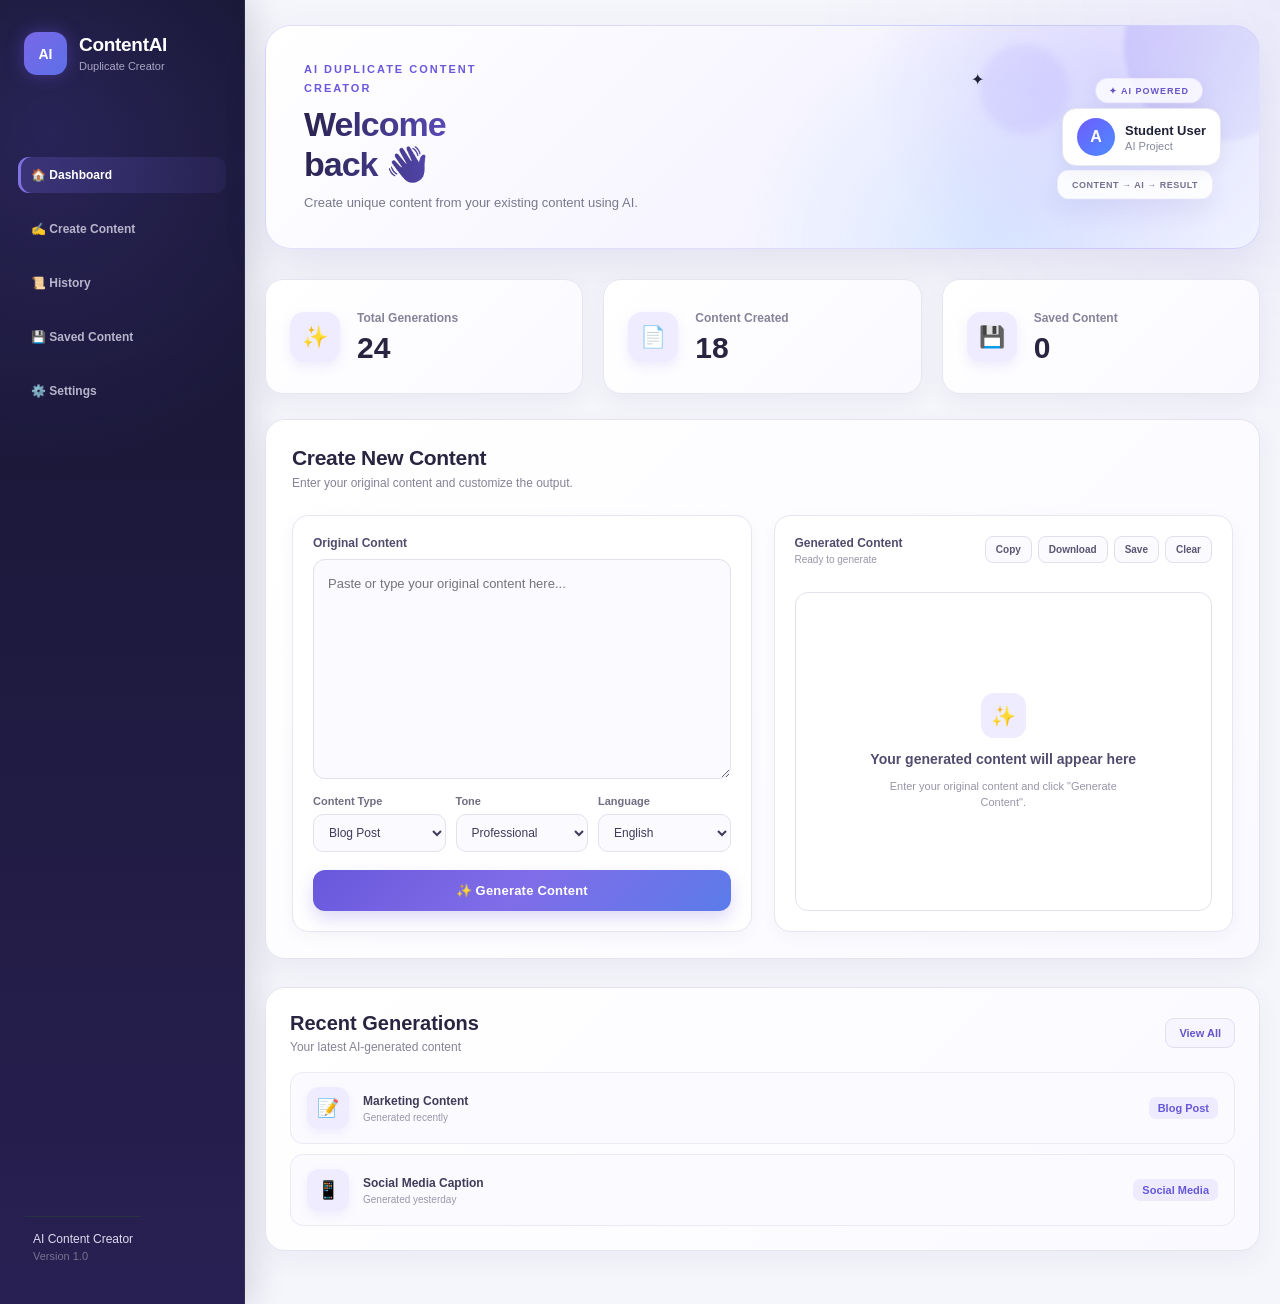
==== static/index.html @ f8b8b654 "Update index.html" ====
<!DOCTYPE html>
<html lang="en">
<head>
    <meta charset="UTF-8">
    <meta name="viewport" content="width=device-width, initial-scale=1.0">
    <title>AI Duplicate Content Creator</title>

    <link rel="stylesheet" href="/static/style.css">
</head>

<body>

    <div class="app">

        <!-- Sidebar -->
        <aside class="sidebar">
            <div class="logo">
                <div class="logo-icon">AI</div>
                <div>
                    <h2>ContentAI</h2>
                    <span>Duplicate Creator</span>
                </div>
            </div>

            <nav>
    <a class="active" data-page="dashboard">🏠 Dashboard</a>
    <a data-page="create">✍️ Create Content</a>
    <a data-page="history">📜 History</a>
    <a data-page="saved">💾 Saved Content</a>
    <a data-page="settings">⚙️ Settings</a>
</nav>
            <div class="sidebar-bottom">
                <p>AI Content Creator</p>
                <small>Version 1.0</small>
            </div>
        </aside>


        <!-- Main Content -->
        <main class="main">

            <header class="topbar">
                <div class="hero-ai-visual">
                    <div class="ai-orbit orbit-one"></div>
                    <div class="ai-orbit orbit-two"></div>
                    <div class="ai-core">✦</div>
                </div>
                <div>
                    <p class="small-title">AI DUPLICATE CONTENT CREATOR</p>
                    <h1>Welcome back 👋</h1>
                    <p class="subtitle">
                        Create unique content from your existing content using AI.
                    </p>
                </div>

                <div class="profile">
                    <div class="avatar">A</div>
                    <div>
                        <strong>Student User</strong>
                        <span>AI Project</span>
                    </div>
                </div>
            </header>


            <!-- Stats -->
            <section class="stats">

                <div class="stat-card">
                    <div class="stat-icon">✨</div>
                    <div>
                        <span>Total Generations</span>
                        <h2 id="totalGenerations">24</h2>
                    </div>
                </div>

                <div class="stat-card">
                    <div class="stat-icon">📄</div>
                    <div>
                        <span>Content Created</span>
                        <h2 id="contentCreated">18</h2>
                    </div>
                </div>

                <div class="stat-card">
                    <div class="stat-icon">💾</div>
                    <div>
                        <span>Saved Content</span>
                        <h2 id="savedContent">0</h2>
                    </div>
                </div>

            </section>


            <!-- Creator -->
            <section class="creator-card">

                <div class="section-heading">
                    <div>
                        <h2>Create New Content</h2>
                        <p>Enter your original content and customize the output.</p>
                    </div>
                </div>


                <div class="creator-grid">

                    <!-- Input -->
                    <div class="input-section">

                        <label>Original Content</label>

                        <textarea
                            id="originalContent"
                            placeholder="Paste or type your original content here..."
                        ></textarea>

                        <div class="options">

                            <div>
                                <label>Content Type</label>
                                <select id="contentType">
                                    <option>Blog Post</option>
                                    <option>Social Media Post</option>
                                    <option>Article</option>
                                    <option>Product Description</option>
                                    <option>Email</option>
                                </select>
                            </div>

                            <div>
                                <label>Tone</label>
                                <select id="tone">
                                    <option>Professional</option>
                                    <option>Friendly</option>
                                    <option>Creative</option>
                                    <option>Simple</option>
                                </select>
                            </div>

                            <div>
                                <label>Language</label>
                                <select id="language">
                                    <option>English</option>
                                    <option>Hindi</option>
                                    <option>Marathi</option>
                                </select>
                            </div>

                        </div>

                        <button class="generate-btn" onclick="generateContent()">
                            ✨ Generate Content
                        </button>

                    </div>


                    <!-- Output -->
                    <div class="output-section">

                        <div class="output-header">
                            <div>
                                <label>Generated Content</label>
                                <span id="status">Ready to generate</span>
                            </div>

                            <div class="output-buttons">
                                <button onclick="copyContent()">Copy</button>
                                <button onclick="downloadContent()">Download</button>
                                <button onclick="saveContent()">Save</button>
                                <button onclick="clearContent()">Clear</button>
                              </div>
                        </div>

                        <div id="generatedContent" class="output-box">
                            <div class="empty-state">
                                <div class="empty-icon">✨</div>
                                <h3>Your generated content will appear here</h3>
                                <p>
                                    Enter your original content and click
                                    "Generate Content".
                                </p>
                            </div>
                        </div>

                    </div>

                </div>

            </section>


            <!-- Recent Content -->
            <!-- History Page -->
<section class="history-card" id="historyPage">

    <div class="section-heading">
        <h2>Content History</h2>
        <p>Your previously generated content will appear here.</p>
    </div>

    <div class="recent-item">
        <div class="recent-icon">📝</div>
        <div>
            <strong>Marketing Content</strong>
            <span>Generated recently</span>
        </div>
        <span class="tag">Blog Post</span>
    </div>

    <div class="recent-item">
        <div class="recent-icon">📱</div>
        <div>
            <strong>Social Media Caption</strong>
            <span>Generated yesterday</span>
        </div>
        <span class="tag">Social Media</span>
    </div>

</section>
<!-- Saved Content Page -->
<section class="history-card" id="savedPage">

    <div class="section-heading">
        <h2>Saved Content</h2>
        <p>Your saved AI-generated content will appear here.</p>
    </div>

    <div class="recent-item">
        <div class="recent-icon">💾</div>
        <div>
            <strong>Saved Marketing Content</strong>
            <span>Saved recently</span>
        </div>
        <span class="tag">Blog Post</span>
    </div>

</section>
<!-- Settings Page -->
<section class="history-card" id="settingsPage">

    <div class="section-heading">
        <h2>Settings</h2>
        <p>Customize your AI content creator.</p>
    </div>

   <div class="recent-item">
    <div class="recent-icon">🌐</div>
    <div>
        <strong>Default Language</strong>
        <select id="defaultLanguage">
            <option>English</option>
            <option>Hindi</option>
            <option>Marathi</option>
        </select>
    </div>
</div>
    <div class="recent-item">
    <div class="recent-icon">🎨</div>
    <div>
        <strong>Default Tone</strong>
        <select id="defaultTone">
            <option>Professional</option>
            <option>Friendly</option>
            <option>Casual</option>
            <option>Formal</option>
        </select>
    </div>
</div>
    <div class="recent-item">
        <div class="recent-icon">🤖</div>
        <div>
            <strong>AI Model</strong>
            <span>Gemini AI</span>
        </div>
    </div>

</section>
            <section class="recent-card"
            id="recentGenerations">

                <div class="recent-heading">
                    <div>
                        <h2>Recent Generations</h2>
                        <p>Your latest AI-generated content</p>
                    </div>

                    <button>View All</button>
                </div>

                <div class="recent-item">
                    <div class="recent-icon">📝</div>
                    <div>
                        <strong>Marketing Content</strong>
                        <span>Generated recently</span>
                    </div>
                    <span class="tag">Blog Post</span>
                </div>

                <div class="recent-item">
                    <div class="recent-icon">📱</div>
                    <div>
                        <strong>Social Media Caption</strong>
                        <span>Generated yesterday</span>
                    </div>
                    <span class="tag">Social Media</span>
                </div>

            </section>

        </main>

    </div>


    <script src="/static/script.js"></script>

</body>
</html>
---- static/style.css ----
* {
    margin: 0;
    padding: 0;
    box-sizing: border-box;
}

body {
    font-family: Arial, sans-serif;
    background: #f5f7fb;
    color: #172033;
}

.app {
    display: flex;
    min-height: 100vh;
}

/* SIDEBAR */

.sidebar {
    width: 245px;
    background: #111827;
    color: white;
    padding: 25px 18px;
    display: flex;
    flex-direction: column;
    position: fixed;
    left: 0;
    top: 0;
    bottom: 0;
}

.logo {
    display: flex;
    align-items: center;
    gap: 12px;
    padding: 5px 8px 35px;
}

.logo-icon {
    width: 42px;
    height: 42px;
    border-radius: 12px;
    display: flex;
    align-items: center;
    justify-content: center;
    background: #6366f1;
    font-weight: bold;
}

.logo h2 {
    font-size: 18px;
}

.logo span {
    font-size: 11px;
    color: #9ca3af;
}

nav {
    display: flex;
    flex-direction: column;
    gap: 8px;
}

nav a {
    color: #aeb7c7;
    text-decoration: none;
    padding: 13px 14px;
    border-radius: 10px;
    cursor: pointer;
    font-size: 14px;
}

nav a:hover,
nav a.active {
    background: #252d3d;
    color: white;
}

.sidebar-bottom {
    margin-top: auto;
    padding: 15px 8px;
    border-top: 1px solid #293142;
    color: #9ca3af;
}

.sidebar-bottom p {
    font-size: 12px;
    margin-bottom: 5px;
}

.sidebar-bottom small {
    font-size: 11px;
}


/* MAIN */

.main {
    margin-left: 245px;
    width: calc(100% - 245px);
    padding: 25px 20px;
}

.topbar {
    display: flex;
    justify-content: space-between;
    align-items: center;
    margin-bottom: 28px;
}

.small-title {
    font-size: 11px;
    color: #6366f1;
    font-weight: bold;
    letter-spacing: 1px;
    margin-bottom: 7px;
}

.topbar h1 {
    font-size: 30px;
    margin-bottom: 7px;
}

.subtitle {
    color: #7b8495;
    font-size: 14px;
}

.profile {
    display: flex;
    align-items: center;
    gap: 10px;
}

.avatar {
    width: 42px;
    height: 42px;
    background: #6366f1;
    color: white;
    border-radius: 50%;
    display: flex;
    align-items: center;
    justify-content: center;
    font-weight: bold;
}

.profile strong {
    display: block;
    font-size: 13px;
}

.profile span {
    display: block;
    color: #8a93a3;
    font-size: 11px;
    margin-top: 3px;
}


/* STATS */

.stats {
    display: grid;
    grid-template-columns: repeat(3, 1fr);
    gap: 18px;
    margin-bottom: 25px;
}

.stat-card {
    background: white;
    border: 1px solid #e6e9ef;
    border-radius: 14px;
    padding: 20px;
    display: flex;
    align-items: center;
    gap: 15px;
}

.stat-icon {
    width: 45px;
    height: 45px;
    background: #eef0ff;
    border-radius: 11px;
    display: flex;
    align-items: center;
    justify-content: center;
    font-size: 20px;
}

.stat-card span {
    color: #8a93a3;
    font-size: 12px;
}

.stat-card h2 {
    margin-top: 4px;
    font-size: 23px;
}


/* CREATOR */

.creator-card,
.recent-card {
    background: white;
    border: 1px solid #e6e9ef;
    border-radius: 16px;
    padding: 25px;
    margin-bottom: 25px;
}

.section-heading h2,
.recent-heading h2 {
    font-size: 20px;
    margin-bottom: 5px;
}

.section-heading p,
.recent-heading p {
    font-size: 13px;
    color: #8a93a3;
}

.creator-grid {
    display: grid;
    grid-template-columns: 1fr 1fr;
    gap: 22px;
    margin-top: 22px;
}

.input-section,
.output-section {
    display: flex;
    flex-direction: column;
}

.input-section > label,
.output-header label {
    font-weight: bold;
    font-size: 13px;
    margin-bottom: 9px;
}

textarea {
    width: 100%;
    height: 220px;
    border: 1px solid #dfe3eb;
    border-radius: 11px;
    padding: 15px;
    resize: vertical;
    outline: none;
    font-family: Arial, sans-serif;
    font-size: 13px;
}

textarea:focus,
select:focus {
    border-color: #6366f1;
}

.options {
    display: grid;
    grid-template-columns: repeat(3, 1fr);
    gap: 10px;
    margin-top: 15px;
}

.options label {
    display: block;
    font-size: 11px;
    color: #6f7888;
    margin-bottom: 6px;
}

select {
    width: 100%;
    padding: 10px;
    border: 1px solid #dfe3eb;
    border-radius: 8px;
    background: white;
    outline: none;
    font-size: 12px;
}

.generate-btn {
    margin-top: 18px;
    border: none;
    background: #6366f1;
    color: white;
    padding: 13px;
    border-radius: 9px;
    cursor: pointer;
    font-weight: bold;
    font-size: 13px;
}

.generate-btn:hover {
    background: #4f46e5;
}


/* OUTPUT */

.output-header {
    display: flex;
    justify-content: space-between;
    align-items: flex-start;
}

.output-header label {
    display: block;
}

.output-header span {
    font-size: 11px;
    color: #9aa2b1;
}

.output-buttons {
    display: flex;
    gap: 7px;
}

.output-buttons button,
.recent-heading button {
    border: 1px solid #dfe3eb;
    background: white;
    padding: 7px 11px;
    border-radius: 7px;
    cursor: pointer;
    font-size: 11px;
}

.output-buttons button:hover,
.recent-heading button:hover {
    background: #f4f5f8;
}

.output-box {
    height: 290px;
    border: 1px solid #dfe3eb;
    border-radius: 11px;
    margin-top: 9px;
    padding: 20px;
    overflow-y: auto;
    background: #fafbfc;
}

.empty-state {
    height: 100%;
    display: flex;
    flex-direction: column;
    justify-content: center;
    align-items: center;
    text-align: center;
}

.empty-icon {
    width: 50px;
    height: 50px;
    border-radius: 14px;
    background: #eef0ff;
    display: flex;
    align-items: center;
    justify-content: center;
    font-size: 22px;
    margin-bottom: 12px;
}

.empty-state h3 {
    font-size: 14px;
    margin-bottom: 7px;
}

.empty-state p {
    color: #969eac;
    font-size: 11px;
    max-width: 240px;
    line-height: 1.5;
}


/* RECENT */

.recent-heading {
    display: flex;
    justify-content: space-between;
    align-items: center;
    margin-bottom: 15px;
}

.recent-item {
    display: flex;
    align-items: center;
    padding: 14px 0;
    border-top: 1px solid #edf0f4;
    gap: 13px;
}

.recent-icon {
    width: 38px;
    height: 38px;
    background: #f0f1ff;
    border-radius: 9px;
    display: flex;
    align-items: center;
    justify-content: center;
}

.recent-item strong {
    display: block;
    font-size: 13px;
}

.recent-item span {
    font-size: 11px;
    color: #929aaa;
}

.recent-item .tag {
    margin-left: auto;
    background: #f0f1ff;
    color: #6366f1;
    padding: 5px 9px;
    border-radius: 15px;
    font-size: 10px;
}


/* MOBILE */

@media (max-width: 900px) {

    .sidebar {
        width: 190px;
    }

    .main {
        flex: 1;
        width: auto;
        margin-left: 0;
        padding: 25px;   
    }

    .creator-grid {
        grid-template-columns: 1fr;
    }

    .stats {
        grid-template-columns: 1fr;
    }
}
.history-card {
    display: none;
}

#savedPage {
    display: none;
}
#settingsPage {
    display: none;
}
/* Dashboard statistic cards */

.stat-card {
    transition: transform 0.2s ease, box-shadow 0.2s ease;
}

.stat-card:hover {
    transform: translateY(-3px);
    box-shadow: 0 8px 20px rgba(0, 0, 0, 0.08);
}

.stat-card h2 {
    font-size: 28px;
    margin: 5px 0 0 0;
}

.stat-card span {
    font-size: 13px;
}
/* Generate button polish */

button {
    transition: all 0.2s ease;
}

button:hover {
    transform: translateY(-2px);
}

button:active {
    transform: translateY(0);
}
/* Create Content card polish */

.creator-card {
    border-radius: 16px;
    box-shadow: 0 4px 18px rgba(0, 0, 0, 0.06);
}

.creator-card textarea,
.creator-card select {
    transition: border-color 0.2s ease, box-shadow 0.2s ease;
}

.creator-card textarea:focus,
.creator-card select:focus {
    outline: none;
    border-color: #6c63ff;
    box-shadow: 0 0 0 3px rgba(108, 99, 255, 0.12);
}
/* Generated content area */

#generatedContent {
    min-height: 180px;
    border-radius: 12px;
    line-height: 1.7;
    overflow-wrap: anywhere;
}
/* History card polish */

#historyPage .creator-card {
    border-radius: 16px;
    box-shadow: 0 4px 18px rgba(0, 0, 0, 0.06);
}

#historyPage .creator-card > div {
    background: #ffffff;
    transition: transform 0.2s ease, box-shadow 0.2s ease;
}

#historyPage .creator-card > div:hover {
    transform: translateY(-2px);
    box-shadow: 0 6px 16px rgba(0, 0, 0, 0.08);
}
/* Saved content card polish */

#savedPage .creator-card {
    border-radius: 16px;
    box-shadow: 0 4px 18px rgba(0, 0, 0, 0.06);
}

#savedPage .creator-card > div {
    background: #ffffff;
    transition: transform 0.2s ease, box-shadow 0.2s ease;
}

#savedPage .creator-card > div:hover {
    transform: translateY(-2px);
    box-shadow: 0 6px 16px rgba(0, 0, 0, 0.08);
}
/* Settings page polish */

#settingsPage .creator-card {
    border-radius: 16px;
    box-shadow: 0 4px 18px rgba(0, 0, 0, 0.06);
}

#settingsPage .settings-item {
    transition: background 0.2s ease;
}

#settingsPage .settings-item:hover {
    background: #f8f8ff;
}
/* Professional Settings UI */

#settingsPage select {
    margin-top: 8px;
    padding: 9px 12px;
    border: 1px solid #ddd;
    border-radius: 8px;
    background: white;
    font-size: 13px;
    cursor: pointer;
}

#settingsPage select:focus {
    outline: none;
    border-color: #6c63ff;
    box-shadow: 0 0 0 3px rgba(108, 99, 255, 0.12);
}

#settingsPage .recent-item {
    padding: 16px;
    border-radius: 12px;
    margin-top: 12px;
}
/* ===== PREMIUM CONTENT AI DASHBOARD ===== */

* {
    box-sizing: border-box;
}

body {
    margin: 0;
    background: #f3f4fa;
    color: #202238;
    font-family: "Segoe UI", Arial, sans-serif;
}

/* APP LAYOUT */
.app {
    min-height: 100vh;
    display: flex;
}

/* SIDEBAR */
.sidebar {
    width: 245px;
    min-height: 100vh;
    background: linear-gradient(180deg, #15142d, #282052);
    color: white;
    padding: 28px 18px;
    box-shadow: 8px 0 30px rgba(30, 25, 70, 0.15);
    position: relative;
}

.logo {
    display: flex;
    align-items: center;
    gap: 12px;
    margin-bottom: 45px;
}

.logo-icon {
    width: 45px;
    height: 45px;
    display: flex;
    align-items: center;
    justify-content: center;
    border-radius: 13px;
    background: linear-gradient(135deg, #7c5cff, #4f8cff);
    color: white;
    font-weight: 800;
    box-shadow: 0 8px 20px rgba(108, 92, 255, 0.35);
}

.logo h2 {
    margin: 0;
    font-size: 19px;
    color: white;
}

.logo span {
    font-size: 11px;
    color: #aaa9c7;
}

.sidebar nav {
    display: flex;
    flex-direction: column;
    gap: 8px;
}

.sidebar nav a {
    display: block;
    padding: 13px 14px;
    border-radius: 12px;
    color: #c9c8df;
    text-decoration: none;
    cursor: pointer;
    transition: 0.25s ease;
}

.sidebar nav a:hover {
    background: rgba(255,255,255,0.08);
    color: white;
    transform: translateX(4px);
}

.sidebar nav a.active {
    background: linear-gradient(90deg, #6f5cff, #8877ff);
    color: white;
    box-shadow: 0 8px 20px rgba(111, 92, 255, 0.3);
}

.sidebar-bottom {
    position: absolute;
    bottom: 25px;
    left: 25px;
}

.sidebar-bottom p {
    margin: 0;
    color: #dddcef;
    font-size: 12px;
}

.sidebar-bottom small {
    color: #8584a5;
}

/* MAIN */
.main {
    flex: 1;
    padding: 32px 38px;
    background:
        radial-gradient(circle at top right, rgba(116, 92, 255, 0.08), transparent 28%),
        #f5f6fb;
}

/* TOP BAR */
.topbar {
    display: flex;
    justify-content: space-between;
    align-items: center;
    margin-bottom: 30px;
}

.small-title {
    color: #7566df;
    font-size: 11px;
    font-weight: 700;
    letter-spacing: 1.5px;
    margin-bottom: 7px;
}

.topbar h1 {
    margin: 0;
    font-size: 30px;
    color: #202238;
}

.subtitle {
    margin-top: 7px;
    color: #777b90;
}

.profile {
    display: flex;
    align-items: center;
    gap: 10px;
    padding: 9px 14px;
    background: white;
    border: 1px solid #e6e7ef;
    border-radius: 14px;
    box-shadow: 0 5px 18px rgba(30,30,70,0.05);
}

.profile span {
    display: block;
    font-size: 11px;
    color: #85889a;
    margin-top: 2px;
}

.avatar {
    width: 38px;
    height: 38px;
    border-radius: 50%;
    background: linear-gradient(135deg, #6f5cff, #4c8cff);
    color: white;
    display: flex;
    align-items: center;
    justify-content: center;
    font-weight: bold;
}

/* STATS */
.stats {
    display: grid;
    grid-template-columns: repeat(3, 1fr);
    gap: 20px;
    margin-bottom: 25px;
}

.stat-card {
    background: white;
    border: 1px solid #e6e7ef;
    border-radius: 18px;
    padding: 22px;
    display: flex;
    align-items: center;
    gap: 16px;
    box-shadow: 0 8px 25px rgba(30, 35, 70, 0.06);
    transition: 0.25s ease;
}

.stat-card:hover {
    transform: translateY(-5px);
    box-shadow: 0 15px 30px rgba(85, 70, 180, 0.12);
}

.stat-icon {
    width: 50px;
    height: 50px;
    border-radius: 14px;
    background: #eeecff;
    display: flex;
    align-items: center;
    justify-content: center;
    font-size: 22px;
}

.stat-card span {
    color: #85889a;
    font-size: 12px;
}

.stat-card h2 {
    margin: 4px 0 0;
    font-size: 29px;
    color: #28264c;
}

/* CREATOR */
.creator-card {
    background: white;
    border: 1px solid #e5e6ee;
    border-radius: 20px;
    padding: 27px;
    box-shadow: 0 10px 30px rgba(30, 35, 70, 0.07);
    margin-bottom: 25px;
}

.section-heading h2 {
    margin-top: 0;
    margin-bottom: 5px;
    color: #24243d;
}

.section-heading p {
    color: #85889a;
    font-size: 13px;
}

.creator-grid {
    display: grid;
    grid-template-columns: 1fr 1fr;
    gap: 25px;
    margin-top: 25px;
}

.input-section,
.output-section {
    background: #fafaff;
    border: 1px solid #e7e7f1;
    border-radius: 16px;
    padding: 20px;
}

label {
    display: block;
    font-weight: 600;
    color: #45465b;
    font-size: 13px;
    margin-bottom: 8px;
}

textarea,
select,
input {
    width: 100%;
    border: 1px solid #dddfea;
    border-radius: 11px;
    background: white;
    color: #292b3e;
    padding: 11px 13px;
    font-family: inherit;
    transition: 0.2s ease;
}

textarea {
    min-height: 180px;
    resize: vertical;
}

textarea:focus,
select:focus,
input:focus {
    outline: none;
    border-color: #6f5cff;
    box-shadow: 0 0 0 4px rgba(111,92,255,0.1);
}

.options {
    display: grid;
    grid-template-columns: repeat(3, 1fr);
    gap: 10px;
    margin-top: 15px;
}

.generate-btn {
    width: 100%;
    margin-top: 18px;
    padding: 13px;
    border: none;
    border-radius: 11px;
    background: linear-gradient(90deg, #6655ed, #8575ff);
    color: white;
    font-weight: 700;
    cursor: pointer;
    box-shadow: 0 8px 18px rgba(102,85,237,0.25);
}

.generate-btn:hover {
    transform: translateY(-2px);
}

/* OUTPUT */
.output-header {
    display: flex;
    justify-content: space-between;
    align-items: center;
    gap: 10px;
}

.output-header span {
    display: block;
    color: #888b9c;
    font-size: 11px;
    margin-top: 3px;
}

.output-buttons {
    display: flex;
    gap: 5px;
}

.output-buttons button {
    border: 1px solid #dedfed;
    background: white;
    color: #55566b;
    border-radius: 8px;
    padding: 7px 10px;
    cursor: pointer;
    font-size: 11px;
}

#generatedContent {
    margin-top: 15px;
    min-height: 250px;
    padding: 18px;
    background: white;
    border: 1px solid #e2e3ed;
    border-radius: 13px;
}

/* RECENT */
.recent-card,
.history-card {
    background: white;
    border: 1px solid #e5e6ee;
    border-radius: 20px;
    padding: 25px;
    box-shadow: 0 10px 30px rgba(30,35,70,0.06);
    margin-bottom: 25px;
}

.recent-heading {
    display: flex;
    justify-content: space-between;
    align-items: center;
}

.recent-item {
    display: flex;
    align-items: center;
    gap: 13px;
    padding: 15px;
    margin-top: 12px;
    background: #fafaff;
    border: 1px solid #e8e8f1;
    border-radius: 12px;
    transition: 0.2s ease;
}

.recent-item:hover {
    transform: translateX(3px);
    border-color: #cbc5ff;
}

.recent-icon {
    width: 38px;
    height: 38px;
    border-radius: 10px;
    background: #eeecff;
    display: flex;
    align-items: center;
    justify-content: center;
}

.recent-item strong {
    color: #37384d;
}

.recent-item span:not(.tag) {
    display: block;
    color: #8a8c9d;
    font-size: 11px;
    margin-top: 3px;
}

.tag {
    margin-left: auto;
    background: #eeecff;
    color: #6658d8 !important;
    padding: 5px 10px;
    border-radius: 20px;
    font-size: 11px !important;
}

/* SETTINGS SELECTS */
#settingsPage select {
    width: auto;
    min-width: 150px;
    margin-top: 5px;
}

/* MOBILE */
@media (max-width: 900px) {

    .sidebar {
        width: 200px;
    }

    .main {
        padding: 25px;
    }

    .creator-grid {
        grid-template-columns: 1fr;
    }

    .stats {
        grid-template-columns: 1fr;
    }
}
/* FINAL MAIN LAYOUT FIX */
.main {
    flex: 1 !important;
    width: auto !important;
    margin-left: 0 !important;
    padding: 25px 20px !important;
}
/* ===== FINAL POLISH ===== */

.topbar {
    padding: 18px 22px;
    background: linear-gradient(135deg, #ffffff, #f8f7ff);
    border: 1px solid #e5e4f2;
    border-radius: 18px;
    box-shadow: 0 8px 25px rgba(40, 35, 90, 0.05);
}

.topbar h1 {
    letter-spacing: -0.5px;
}

.generate-btn {
    letter-spacing: 0.2px;
}

.output-buttons button:hover {
    background: #eeecff;
    color: #5d4ed4;
}

.stat-icon {
    box-shadow: 0 5px 12px rgba(100, 85, 220, 0.10);
}

.recent-icon {
    box-shadow: 0 4px 10px rgba(100, 85, 220, 0.08);
}

.section-heading h2 {
    letter-spacing: -0.3px;
}
/* ===== HERO / WELCOME UPGRADE ===== */

.topbar {
    position: relative;
    overflow: hidden;
    padding: 26px 30px;
    margin-bottom: 28px;
    border: 1px solid rgba(120, 105, 230, 0.18);
    border-radius: 22px;
    background:
        radial-gradient(circle at 90% 20%, rgba(125, 95, 255, 0.22), transparent 30%),
        radial-gradient(circle at 70% 100%, rgba(70, 140, 255, 0.12), transparent 35%),
        linear-gradient(135deg, #ffffff, #f6f4ff);
    box-shadow: 0 12px 35px rgba(70, 55, 150, 0.08);
}

.topbar::after {
    content: "✦";
    position: absolute;
    right: 70px;
    top: 18px;
    font-size: 55px;
    color: rgba(105, 85, 230, 0.10);
    transform: rotate(15deg);
}

.topbar .small-title {
    color: #6958dc;
    font-size: 11px;
    font-weight: 800;
    letter-spacing: 2px;
}

.topbar h1 {
    font-size: 32px;
    font-weight: 750;
    margin: 5px 0;
    background: linear-gradient(90deg, #29234f, #6958dc);
    -webkit-background-clip: text;
    -webkit-text-fill-color: transparent;
}

.topbar .subtitle {
    max-width: 600px;
    font-size: 13px;
    color: #77798c;
}

.profile {
    position: relative;
    z-index: 2;
}
/* ===== STAT CARDS FINAL MATCH ===== */

.stat-card {
    position: relative;
    overflow: hidden;
    min-height: 115px;
    padding: 22px 24px;
    display: flex;
    align-items: center;
    gap: 17px;

    background: linear-gradient(135deg, #ffffff, #faf9ff);
    border: 1px solid #e6e4f0;
    border-radius: 18px;

    box-shadow: 0 8px 24px rgba(50, 40, 110, 0.06);

    transition: transform 0.25s ease,
                box-shadow 0.25s ease;
}

/* REMOVE ALL DECORATIVE LINES */

.stat-card::before {
    display: none !important;
}

.stat-card::after {
    display: none !important;
}

.stat-card:hover {
    transform: translateY(-4px);
    box-shadow: 0 14px 30px rgba(70, 55, 150, 0.10);
}

.stat-icon {
    width: 50px;
    height: 50px;
    flex-shrink: 0;

    display: flex;
    align-items: center;
    justify-content: center;

    border-radius: 14px;
    background: #efecff;

    font-size: 21px;
}

.stat-card span {
    font-size: 12px;
    font-weight: 600;
    color: #858397;
}

.stat-card h2 {
    margin: 5px 0 0;
    font-size: 30px;
    font-weight: 750;
    color: #292541;
}
/* ===== STEP 3: CREATE CONTENT CARD ===== */

.creator-card {
    background: linear-gradient(135deg, #ffffff, #faf9ff);
    border: 1px solid #e5e3ef;
    border-radius: 20px;
    padding: 26px;
    margin-bottom: 28px;
    box-shadow: 0 10px 28px rgba(50, 40, 110, 0.06);
}

/* Section heading */

.creator-card .section-heading {
    margin-bottom: 22px;
}

.creator-card .section-heading h2 {
    margin: 0;
    font-size: 21px;
    font-weight: 750;
    color: #292541;
}

.creator-card .section-heading p {
    margin-top: 6px;
    color: #858397;
    font-size: 12px;
}

/* Two-panel layout */

.creator-grid {
    display: grid;
    grid-template-columns: 1fr 1fr;
    gap: 22px;
}

/* Left and right panels */

.input-section,
.output-section {
    background: #ffffff;
    border: 1px solid #e8e6f1;
    border-radius: 16px;
    padding: 20px;
    box-shadow: 0 5px 16px rgba(50, 40, 110, 0.04);
}

/* Labels */

.input-section > label,
.output-section label {
    display: block;
    margin-bottom: 9px;
    font-size: 12px;
    font-weight: 700;
    color: #514b6d;
}

/* Textarea */

#originalContent {
    width: 100%;
    min-height: 210px;
    box-sizing: border-box;
    resize: vertical;

    padding: 14px;
    border: 1px solid #e2e0ec;
    border-radius: 12px;

    background: #fafaff;
    color: #292541;

    font-family: inherit;
    font-size: 13px;
    line-height: 1.6;

    outline: none;
    transition: border-color 0.2s ease,
                box-shadow 0.2s ease;
}

#originalContent:focus {
    border-color: #8172df;
    box-shadow: 0 0 0 3px rgba(105, 88, 220, 0.10);
}

/* Options */

.options {
    display: grid;
    grid-template-columns: repeat(3, 1fr);
    gap: 10px;
    margin-top: 16px;
}

.options label {
    display: block;
    margin-bottom: 7px;
    font-size: 11px;
    font-weight: 700;
    color: #716d83;
}

.options select,
#defaultLanguage,
#defaultTone {
    width: 100%;
    box-sizing: border-box;

    padding: 10px 11px;
    border: 1px solid #e3e1ec;
    border-radius: 10px;

    background: #fafaff;
    color: #403b59;

    font-family: inherit;
    font-size: 12px;
    outline: none;
}

.options select:focus,
#defaultLanguage:focus,
#defaultTone:focus {
    border-color: #8172df;
    box-shadow: 0 0 0 3px rgba(105, 88, 220, 0.08);
}

/* Output panel */

.output-section {
    display: flex;
    flex-direction: column;
}

/* Output header */

.output-header {
    display: flex;
    align-items: flex-start;
    justify-content: space-between;
    gap: 12px;
    margin-bottom: 12px;
}

.output-header label {
    margin-bottom: 4px;
}

#status {
    display: block;
    font-size: 10px;
    color: #9995a8;
}

/* Output buttons */

.output-buttons {
    display: flex;
    gap: 6px;
    flex-wrap: wrap;
}

.output-buttons button {
    padding: 7px 10px;
    border: 1px solid #e1dfeb;
    border-radius: 8px;
    background: #fafaff;
    color: #5b5572;
    font-size: 10px;
    font-weight: 600;
    cursor: pointer;
    transition: all 0.2s ease;
}

.output-buttons button:hover {
    transform: translateY(-1px);
    background: #eeecff;
    color: #5d4ed4;
    border-color: #d8d3f5;
}

/* Generated content area */

.output-box {
    flex: 1;
    min-height: 210px;

    padding: 16px;

    border: 1px solid #e5e3ef;
    border-radius: 12px;

    background:
        linear-gradient(135deg, #fbfaff, #f8f7fd);

    color: #403b59;
    font-size: 13px;
    line-height: 1.7;

    overflow-y: auto;
}

/* Empty state */

.empty-state {
    min-height: 175px;
    display: flex;
    flex-direction: column;
    align-items: center;
    justify-content: center;
    text-align: center;
}

.empty-icon {
    width: 45px;
    height: 45px;
    display: flex;
    align-items: center;
    justify-content: center;

    margin-bottom: 10px;

    border-radius: 13px;
    background: #efecff;
    font-size: 20px;
}

.empty-state h3 {
    margin: 0;
    font-size: 14px;
    color: #514b6d;
}

.empty-state p {
    max-width: 260px;
    margin-top: 6px;
    font-size: 11px;
    line-height: 1.5;
    color: #9995a8;
}

/* Keep panels aligned */

.input-section,
.output-section {
    min-width: 0;
}
/* ===== STEP 4: PREMIUM GENERATE BUTTON ===== */

.generate-btn {
    width: 100%;
    margin-top: 18px;
    padding: 13px 20px;

    border: none;
    border-radius: 12px;

    background: linear-gradient(
        135deg,
        #6958dc,
        #806de8,
        #5b7bea
    );

    color: #ffffff;
    font-family: inherit;
    font-size: 13px;
    font-weight: 700;
    letter-spacing: 0.2px;

    cursor: pointer;

    box-shadow:
        0 8px 18px rgba(105, 88, 220, 0.22);

    transition:
        transform 0.2s ease,
        box-shadow 0.2s ease,
        filter 0.2s ease;
}

/* Hover */

.generate-btn:hover {
    transform: translateY(-2px);

    box-shadow:
        0 12px 25px rgba(105, 88, 220, 0.30);

    filter: brightness(1.04);
}

/* Click */

.generate-btn:active {
    transform: translateY(0);

    box-shadow:
        0 5px 12px rgba(105, 88, 220, 0.20);
}

/* Small shine effect */

.generate-btn {
    position: relative;
    overflow: hidden;
}

.generate-btn::after {
    content: "";
    position: absolute;

    top: 0;
    left: -120%;

    width: 70%;
    height: 100%;

    background: linear-gradient(
        90deg,
        transparent,
        rgba(255, 255, 255, 0.18),
        transparent
    );

    transform: skewX(-20deg);

    transition: left 0.6s ease;
}

.generate-btn:hover::after {
    left: 140%;
}
/* ===== STEP 4: PREMIUM GENERATE BUTTON ===== */

.generate-btn {
    width: 100%;
    margin-top: 18px;
    padding: 13px 20px;

    border: none;
    border-radius: 12px;

    background: linear-gradient(
        135deg,
        #6958dc,
        #806de8,
        #5b7bea
    );

    color: #ffffff;
    font-family: inherit;
    font-size: 13px;
    font-weight: 700;
    letter-spacing: 0.2px;

    cursor: pointer;

    box-shadow:
        0 8px 18px rgba(105, 88, 220, 0.22);

    transition:
        transform 0.2s ease,
        box-shadow 0.2s ease,
        filter 0.2s ease;
}

/* Hover */

.generate-btn:hover {
    transform: translateY(-2px);

    box-shadow:
        0 12px 25px rgba(105, 88, 220, 0.30);

    filter: brightness(1.04);
}

/* Click */

.generate-btn:active {
    transform: translateY(0);

    box-shadow:
        0 5px 12px rgba(105, 88, 220, 0.20);
}

/* Small shine effect */

.generate-btn {
    position: relative;
    overflow: hidden;
}

.generate-btn::after {
    content: "";
    position: absolute;

    top: 0;
    left: -120%;

    width: 70%;
    height: 100%;

    background: linear-gradient(
        90deg,
        transparent,
        rgba(255, 255, 255, 0.18),
        transparent
    );

    transform: skewX(-20deg);

    transition: left 0.6s ease;
}

.generate-btn:hover::after {
    left: 140%;
}
/* ===== STEP 5: RECENT GENERATIONS ===== */

.recent-card {
    background: linear-gradient(135deg, #ffffff, #faf9ff);
    border: 1px solid #e5e3ef;
    border-radius: 20px;
    padding: 24px;
    margin-bottom: 28px;

    box-shadow: 0 10px 28px rgba(50, 40, 110, 0.05);
}

/* Heading */

.recent-heading {
    display: flex;
    align-items: center;
    justify-content: space-between;
    margin-bottom: 18px;
}

.recent-heading h2 {
    margin: 0;
    font-size: 20px;
    font-weight: 750;
    color: #292541;
}

.recent-heading p {
    margin: 5px 0 0;
    font-size: 12px;
    color: #858397;
}

/* View All button */

.recent-heading button {
    padding: 8px 13px;

    border: 1px solid #e2dff1;
    border-radius: 9px;

    background: #f7f5ff;
    color: #6657c9;

    font-family: inherit;
    font-size: 11px;
    font-weight: 650;

    cursor: pointer;

    transition: all 0.2s ease;
}

.recent-heading button:hover {
    background: #eeebff;
    border-color: #d5d0f2;
    transform: translateY(-1px);
}

/* Generation cards */

.recent-item {
    display: flex;
    align-items: center;
    gap: 14px;

    padding: 14px 16px;
    margin-top: 10px;

    background: #fbfaff;
    border: 1px solid #ebe9f3;
    border-radius: 13px;

    transition:
        transform 0.2s ease,
        box-shadow 0.2s ease,
        border-color 0.2s ease;
}

.recent-item:hover {
    transform: translateX(3px);

    border-color: #ddd8f3;

    box-shadow:
        0 6px 16px rgba(70, 55, 150, 0.07);
}

/* Icon */

.recent-icon {
    width: 42px;
    height: 42px;
    flex-shrink: 0;

    display: flex;
    align-items: center;
    justify-content: center;

    border-radius: 12px;

    background: #efecff;
    font-size: 18px;
}

/* Text */

.recent-item > div:nth-child(2) {
    flex: 1;
    min-width: 0;
}

.recent-item strong {
    display: block;

    font-size: 12px;
    font-weight: 700;

    color: #403b59;

    white-space: nowrap;
    overflow: hidden;
    text-overflow: ellipsis;
}

.recent-item span:not(.tag) {
    display: block;

    margin-top: 4px;

    font-size: 10px;
    color: #9a96a9;
}

/* Tag */

.recent-item .tag {
    flex-shrink: 0;

    padding: 5px 9px;

    border-radius: 7px;

    background: #eeebff;
    color: #6254c5;

    font-size: 9px;
    font-weight: 700;
}

/* Empty message */

.recent-card > p {
    padding: 18px;
    text-align: center;

    border-radius: 12px;

    background: #faf9ff;
    color: #9995a8;

    font-size: 12px;
}
/* ===== STEP 6: SIDEBAR UPGRADE ===== */

.sidebar {
    background:
        radial-gradient(circle at 20% 10%, rgba(120, 100, 255, 0.18), transparent 28%),
        linear-gradient(180deg, #15142d, #282052);

    border-right: 1px solid rgba(255, 255, 255, 0.06);
}

/* Logo */

.logo {
    padding: 4px 6px 22px;
}

.logo-icon {
    position: relative;

    display: flex;
    align-items: center;
    justify-content: center;

    width: 43px;
    height: 43px;

    border-radius: 13px;

    background: linear-gradient(
        135deg,
        #7968e8,
        #5d6fe8
    );

    box-shadow:
        0 0 18px rgba(120, 100, 255, 0.35);

    font-size: 14px;
    font-weight: 800;
}

/* Logo text */

.logo h2 {
    color: #ffffff;
    letter-spacing: -0.3px;
}

.logo span {
    color: #aaa6c5;
}

/* Navigation */

.sidebar nav {
    margin-top: 10px;
}

.sidebar nav a {
    position: relative;

    display: flex;
    align-items: center;

    gap: 11px;

    margin: 5px 0;
    padding: 11px 13px;

    border-radius: 11px;

    color: #b8b4cc;

    font-size: 12px;
    font-weight: 600;

    transition:
        background 0.2s ease,
        color 0.2s ease,
        transform 0.2s ease;
}

/* Hover */

.sidebar nav a:hover {
    background: rgba(255, 255, 255, 0.07);
    color: #ffffff;

    transform: translateX(3px);
}

/* Active */

.sidebar nav a.active {
    background:
        linear-gradient(
            90deg,
            rgba(120, 105, 235, 0.25),
            rgba(120, 105, 235, 0.08)
        );

    color: #ffffff;

    box-shadow:
        inset 3px 0 0 #8172df;
}

/* Bottom */

.sidebar-bottom {
    color: #aaa6c5;
}

.sidebar-bottom small {
    color: #77728f;
}
/* ===== STEP 7: SMALL ANIMATIONS ===== */

/* Main cards gently appear */

.stat-card,
.creator-card,
.recent-card,
.history-card {
    animation: cardAppear 0.5s ease both;
}

@keyframes cardAppear {
    from {
        opacity: 0;
        transform: translateY(8px);
    }

    to {
        opacity: 1;
        transform: translateY(0);
    }
}

/* Slight delay between stat cards */

.stat-card:nth-child(1) {
    animation-delay: 0.05s;
}

.stat-card:nth-child(2) {
    animation-delay: 0.10s;
}

.stat-card:nth-child(3) {
    animation-delay: 0.15s;
}

/* Creator panels */

.input-section,
.output-section {
    transition:
        transform 0.25s ease,
        box-shadow 0.25s ease;
}

.input-section:hover,
.output-section:hover {
    transform: translateY(-2px);

    box-shadow:
        0 10px 24px rgba(50, 40, 110, 0.07);
}

/* Stat icon animation */

.stat-icon {
    transition:
        transform 0.25s ease,
        box-shadow 0.25s ease;
}

.stat-card:hover .stat-icon {
    transform: scale(1.06) rotate(-2deg);
}

/* Recent icon animation */

.recent-icon {
    transition: transform 0.25s ease;
}

.recent-item:hover .recent-icon {
    transform: scale(1.05);
}

/* Logo hover */

.logo-icon {
    transition:
        transform 0.25s ease,
        box-shadow 0.25s ease;
}

.logo-icon:hover {
    transform: translateY(-2px);

    box-shadow:
        0 0 24px rgba(120, 100, 255, 0.45);
}
/* ===== STEP 8: RESPONSIVE LAYOUT ===== */

/* Tablet / smaller laptop */

@media (max-width: 1000px) {

    .sidebar {
        width: 210px;
    }

    .creator-grid {
        grid-template-columns: 1fr;
    }

    .options {
        grid-template-columns: repeat(3, 1fr);
    }

    .main {
        padding: 22px !important;
    }
}


/* Smaller screens */

@media (max-width: 750px) {

    .app {
        display: block;
    }

    .sidebar {
        width: auto;
        min-height: auto;

        padding: 15px;

        position: relative;
    }

    .logo {
        padding-bottom: 12px;
    }

    .sidebar nav {
        display: flex;
        gap: 6px;

        overflow-x: auto;
    }

    .sidebar nav a {
        flex-shrink: 0;
        margin: 0;
    }

    .sidebar-bottom {
        display: none;
    }

    .main {
        width: auto !important;
        margin-left: 0 !important;
        padding: 18px !important;
    }

    .topbar {
        padding: 18px;
    }

    .topbar h1 {
        font-size: 25px;
    }

    .profile {
        display: none;
    }

    .stats {
        grid-template-columns: 1fr;
    }

    .creator-grid {
        grid-template-columns: 1fr;
    }

    .options {
        grid-template-columns: 1fr;
    }

    .output-header {
        flex-direction: column;
    }

    .output-buttons {
        width: 100%;
    }

    .output-buttons button {
        flex: 1;
    }
}


/* Mobile */

@media (max-width: 480px) {

    .main {
        padding: 12px !important;
    }

    .creator-card,
    .recent-card,
    .history-card {
        padding: 16px;
        border-radius: 16px;
    }

    .topbar {
        border-radius: 16px;
    }

    .topbar h1 {
        font-size: 22px;
    }

    .stat-card {
        min-height: 90px;
        padding: 17px;
    }

    .stat-card h2 {
        font-size: 25px;
    }

    .creator-card .section-heading h2,
    .recent-heading h2 {
        font-size: 18px;
    }

    #originalContent {
        min-height: 170px;
    }

    .output-box {
        min-height: 170px;
    }

    .recent-item {
        padding: 11px;
    }
}
/* ================================
   PREMIUM AI HERO - STEP 1
================================ */

.topbar {
    position: relative;
    overflow: hidden;
    min-height: 190px;
    padding: 34px 38px !important;
    margin-bottom: 30px;
    border: 1px solid rgba(112, 91, 230, 0.18);
    border-radius: 26px;
    background:
        radial-gradient(circle at 85% 20%, rgba(124, 102, 255, 0.20), transparent 28%),
        radial-gradient(circle at 72% 100%, rgba(67, 151, 255, 0.15), transparent 32%),
        linear-gradient(135deg, #ffffff 0%, #f7f5ff 48%, #f1f5ff 100%);
    box-shadow: 0 18px 45px rgba(67, 54, 145, 0.10);
}

/* Decorative glow */
.topbar::before {
    content: "";
    position: absolute;
    width: 190px;
    height: 190px;
    right: -55px;
    top: -75px;
    border-radius: 50%;
    background: linear-gradient(
        135deg,
        rgba(116, 91, 230, 0.20),
        rgba(77, 125, 240, 0.05)
    );
    filter: blur(2px);
}

/* Second decorative circle */
.topbar::after {
    content: "";
    position: absolute;
    width: 90px;
    height: 90px;
    right: 190px;
    bottom: -45px;
    border-radius: 50%;
    background: rgba(132, 102, 255, 0.10);
    filter: blur(4px);
}

.topbar h1 {
    position: relative;
    z-index: 2;
    margin: 8px 0 8px;
    font-size: 34px;
    font-weight: 800;
    letter-spacing: -1px;
    color: #292348;
}

.topbar p {
    position: relative;
    z-index: 2;
    max-width: 560px;
    margin: 0;
    font-size: 14px;
    line-height: 1.7;
    color: #77738c;
}
/* ================================
   PREMIUM AI HERO VISUAL - STEP 2
================================ */

.topbar {
    isolation: isolate;
}

.topbar .hero-ai-visual {
    position: absolute;
    right: 38px;
    top: 50%;
    transform: translateY(-50%);
    width: 250px;
    height: 135px;
    z-index: 1;
    pointer-events: none;
}

.topbar .hero-ai-visual::before {
    content: "✦  AI POWERED";
    position: absolute;
    top: 8px;
    right: 18px;
    padding: 7px 13px;
    border-radius: 30px;
    background: rgba(255,255,255,0.78);
    border: 1px solid rgba(120,100,230,0.15);
    color: #6757c9;
    font-size: 9px;
    font-weight: 800;
    letter-spacing: 1px;
    box-shadow: 0 8px 20px rgba(80,65,150,0.08);
}

.topbar .hero-ai-visual::after {
    content: "CONTENT  →  AI  →  RESULT";
    position: absolute;
    bottom: 5px;
    right: 8px;
    padding: 9px 14px;
    border-radius: 12px;
    background: rgba(255,255,255,0.88);
    border: 1px solid rgba(120,100,230,0.12);
    color: #77718f;
    font-size: 9px;
    font-weight: 700;
    letter-spacing: .5px;
    box-shadow: 0 10px 25px rgba(70,55,140,0.08);
}

.topbar h1,
.topbar p {
    max-width: 58%;
}


/* Small AI label */
.topbar::marker {
    display: none;
}
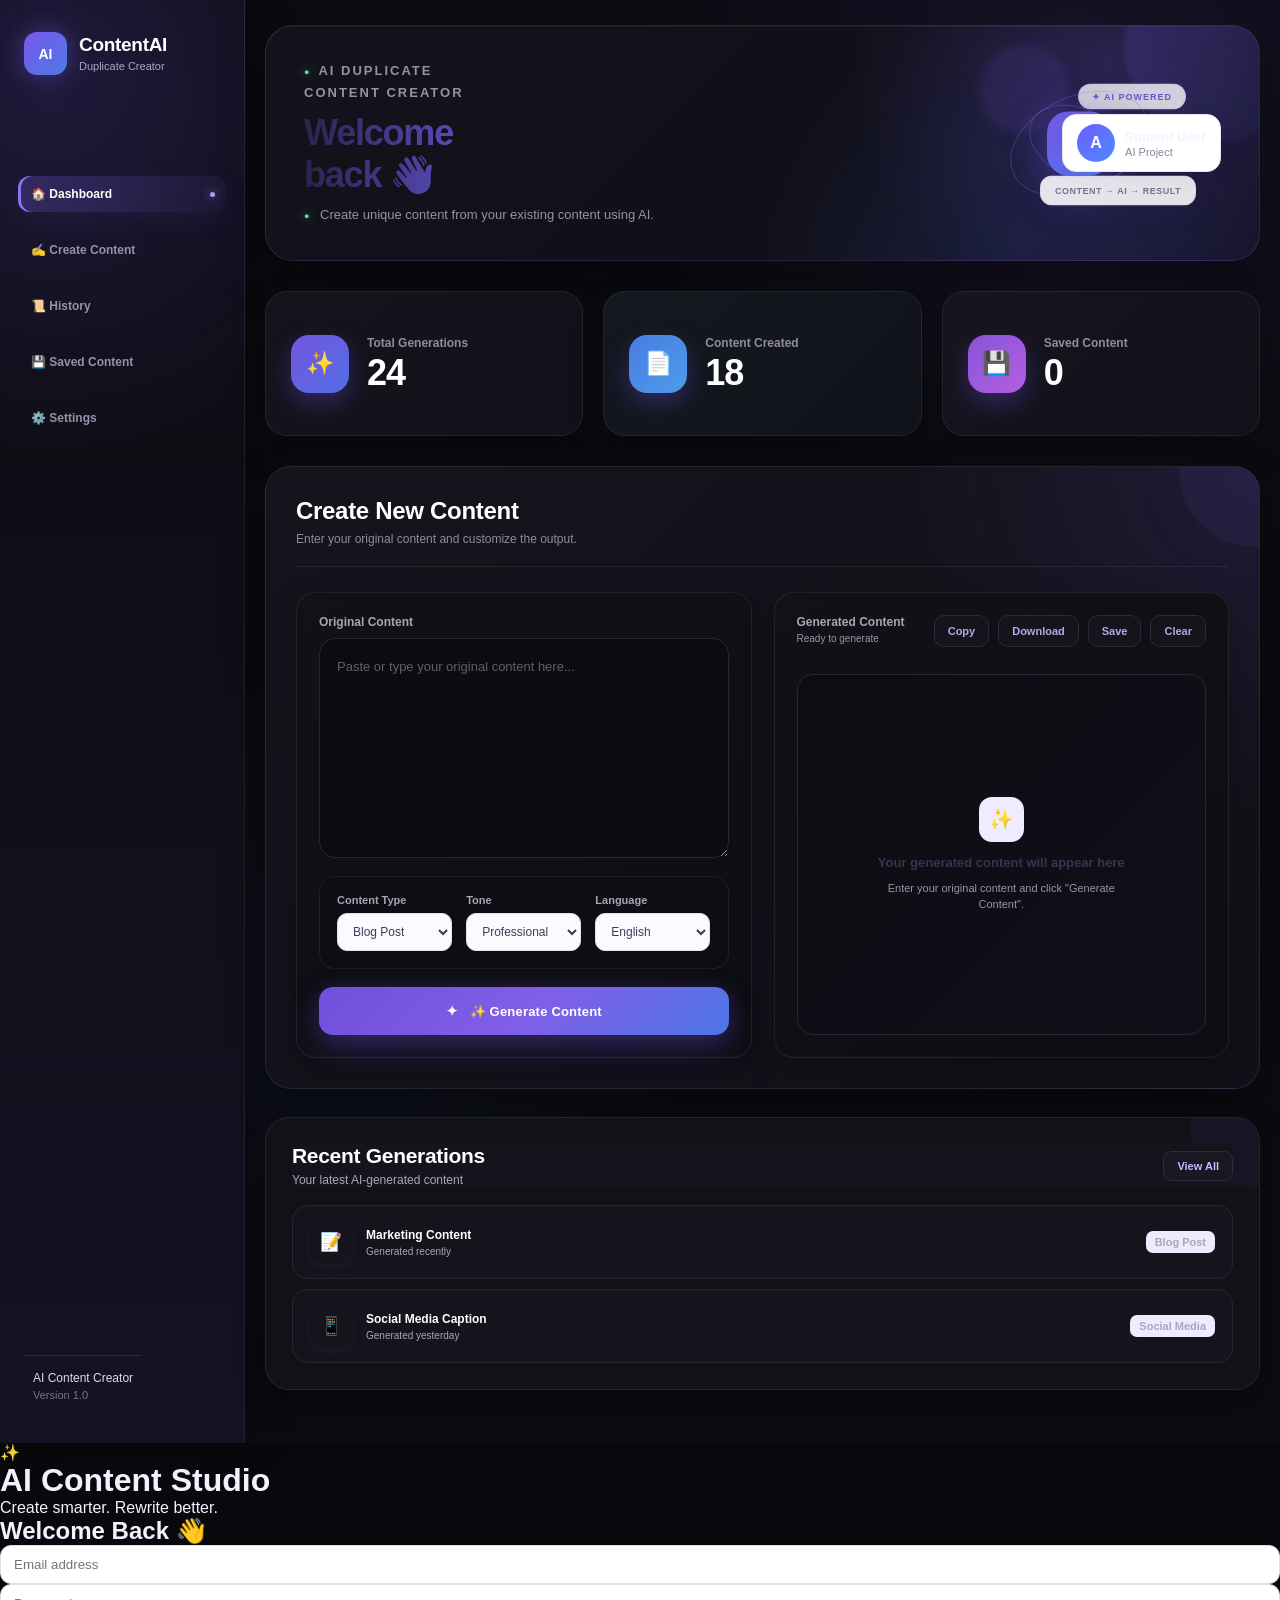
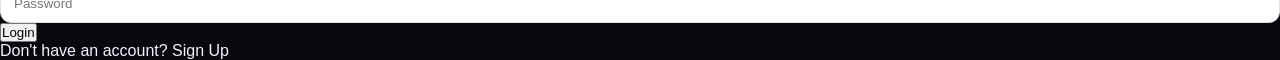
==== commit 34b47bc4: "Update index.html" ====
--- a/static/index.html
+++ b/static/index.html
@@ -316,6 +316,84 @@
 
 
     <script src="/static/script.js"></script>
-
+<!-- Authentication Screen -->
+<div id="authScreen" class="auth-screen">
+
+    <div class="auth-box">
+
+        <div class="auth-logo">
+            ✨
+        </div>
+
+        <h1>AI Content Studio</h1>
+        <p class="auth-subtitle">Create smarter. Rewrite better.</p>
+
+        <!-- Login -->
+        <div id="loginForm">
+
+            <h2>Welcome Back 👋</h2>
+
+            <input
+                type="email"
+                id="loginEmail"
+                placeholder="Email address"
+            >
+
+            <input
+                type="password"
+                id="loginPassword"
+                placeholder="Password"
+            >
+
+            <button onclick="loginUser()" class="auth-btn">
+                Login
+            </button>
+
+            <p class="auth-switch">
+                Don't have an account?
+                <span onclick="showSignup()">Sign Up</span>
+            </p>
+
+        </div>
+
+        <!-- Signup -->
+        <div id="signupForm" style="display:none;">
+
+            <h2>Create Account 🚀</h2>
+
+            <input
+                type="text"
+                id="signupName"
+                placeholder="Full name"
+            >
+
+            <input
+                type="email"
+                id="signupEmail"
+                placeholder="Email address"
+            >
+
+            <input
+                type="password"
+                id="signupPassword"
+                placeholder="Create password"
+            >
+
+            <button onclick="signupUser()" class="auth-btn">
+                Create Account
+            </button>
+
+            <p class="auth-switch">
+                Already have an account?
+                <span onclick="showLogin()">Login</span>
+            </p>
+
+        </div>
+
+        <p id="authMessage"></p>
+
+    </div>
+
+</div>
 </body>
 </html>
--- a/static/style.css
+++ b/static/style.css
@@ -2262,3 +2262,2482 @@
 .topbar::marker {
     display: none;
 }
+/* ================================
+   AI HERO ORBIT VISUAL
+================================ */
+
+.hero-ai-visual {
+    position: absolute;
+    right: 45px;
+    top: 50%;
+    width: 180px;
+    height: 120px;
+    transform: translateY(-50%);
+    z-index: 2;
+    pointer-events: none;
+}
+
+.ai-core {
+    position: absolute;
+    left: 50%;
+    top: 50%;
+    width: 58px;
+    height: 58px;
+    transform: translate(-50%, -50%);
+    display: flex;
+    align-items: center;
+    justify-content: center;
+    border-radius: 20px;
+    background: linear-gradient(135deg, #7059df, #647fe9);
+    color: white;
+    font-size: 25px;
+    box-shadow:
+        0 12px 30px rgba(100, 85, 220, 0.30),
+        0 0 35px rgba(120, 100, 240, 0.20);
+    animation: aiFloat 3s ease-in-out infinite;
+}
+
+.ai-orbit {
+    position: absolute;
+    left: 50%;
+    top: 50%;
+    border: 1px solid rgba(105, 88, 220, 0.22);
+    border-radius: 50%;
+    transform: translate(-50%, -50%);
+}
+
+.orbit-one {
+    width: 105px;
+    height: 70px;
+    transform: translate(-50%, -50%) rotate(25deg);
+}
+
+.orbit-two {
+    width: 145px;
+    height: 95px;
+    transform: translate(-50%, -50%) rotate(-25deg);
+}
+
+@keyframes aiFloat {
+    0%, 100% {
+        transform: translate(-50%, -50%) translateY(0);
+    }
+    50% {
+        transform: translate(-50%, -50%) translateY(-6px);
+    }
+}
+
+@media (max-width: 750px) {
+    .hero-ai-visual {
+        display: none;
+    }
+
+    .topbar h1,
+    .topbar p {
+        max-width: 100%;
+    }
+}
+* =================================
+   PREMIUM STATISTICS CARDS
+================================= */
+
+.stats {
+    gap: 18px;
+}
+
+.stat-card {
+    position: relative;
+    overflow: hidden;
+    min-height: 125px;
+    padding: 22px 24px;
+    border: 1px solid rgba(110, 94, 210, 0.14);
+    border-radius: 20px;
+    background:
+        radial-gradient(circle at 100% 0%, rgba(116, 95, 235, 0.10), transparent 35%),
+        linear-gradient(135deg, #ffffff, #f8f7ff);
+    box-shadow: 0 10px 28px rgba(60, 48, 130, 0.07);
+    transition: transform .25s ease, box-shadow .25s ease;
+}
+
+.stat-card:hover {
+    transform: translateY(-5px);
+    box-shadow: 0 18px 35px rgba(70, 55, 150, 0.12);
+}
+
+.stat-card::before {
+    content: "";
+    position: absolute;
+    width: 90px;
+    height: 90px;
+    right: -35px;
+    bottom: -40px;
+    border-radius: 50%;
+    background: rgba(111, 91, 230, 0.08);
+}
+
+.stat-icon {
+    position: relative;
+    z-index: 2;
+    width: 52px;
+    height: 52px;
+    border-radius: 16px;
+    display: flex;
+    align-items: center;
+    justify-content: center;
+    background: linear-gradient(135deg, #eeebff, #e8edff);
+    box-shadow: inset 0 0 0 1px rgba(105, 88, 220, 0.08);
+    font-size: 21px;
+}
+
+.stat-card span {
+    position: relative;
+    z-index: 2;
+    font-size: 12px;
+    font-weight: 650;
+    color: #858198;
+}
+
+.stat-card h2 {
+    position: relative;
+    z-index: 2;
+    margin: 5px 0 0;
+    font-size: 31px;
+    font-weight: 800;
+    letter-spacing: -0.5px;
+    color: #292541;
+}
+
+@media (max-width: 750px) {
+    .stat-card {
+        min-height: 105px;
+    }
+}
+/* =================================
+   PREMIUM CREATE CONTENT WORKSPACE
+================================= */
+
+.creator-card {
+    position: relative;
+    overflow: hidden;
+    padding: 30px;
+    border-radius: 24px;
+    background:
+        radial-gradient(circle at 100% 0%, rgba(115, 94, 235, 0.08), transparent 30%),
+        linear-gradient(135deg, #ffffff, #faf9ff);
+    border: 1px solid rgba(105, 88, 220, 0.13);
+    box-shadow: 0 14px 35px rgba(55, 45, 125, 0.08);
+}
+
+.creator-card::before {
+    content: "";
+    position: absolute;
+    width: 150px;
+    height: 150px;
+    right: -70px;
+    top: -70px;
+    border-radius: 50%;
+    background: rgba(116, 95, 235, 0.07);
+}
+
+.creator-card .section-heading {
+    position: relative;
+    z-index: 2;
+    margin-bottom: 22px;
+}
+
+.creator-card .section-heading h2 {
+    font-size: 22px;
+    font-weight: 800;
+    color: #292541;
+}
+
+.creator-card .section-heading p {
+    margin-top: 5px;
+    color: #858198;
+    font-size: 12px;
+}
+
+.input-section,
+.output-section {
+    position: relative;
+    z-index: 2;
+    border-radius: 18px;
+    border: 1px solid #e8e5f2;
+    background: rgba(255,255,255,0.92);
+    box-shadow: 0 7px 20px rgba(55,45,125,0.045);
+    transition: transform .25s ease, box-shadow .25s ease;
+}
+
+.input-section:hover,
+.output-section:hover {
+    transform: translateY(-2px);
+    box-shadow: 0 12px 25px rgba(55,45,125,0.08);
+}
+
+.input-section textarea,
+#originalContent {
+    border-radius: 13px;
+    border: 1px solid #e5e2ef;
+    background: #faf9fd;
+    transition: border-color .2s ease, box-shadow .2s ease;
+}
+
+.input-section textarea:focus,
+#originalContent:focus {
+    outline: none;
+    border-color: #8a78e8;
+    box-shadow: 0 0 0 3px rgba(120,100,230,0.10);
+    background: #ffffff;
+}
+
+.output-box {
+    border-radius: 13px;
+    border: 1px solid #e5e2ef;
+    background:
+        linear-gradient(135deg, #faf9ff, #f5f7ff);
+}
+/* =================================
+   PREMIUM RECENT GENERATIONS
+================================= */
+
+.recent-card {
+    position: relative;
+    overflow: hidden;
+    padding: 26px;
+    border-radius: 22px;
+    background: linear-gradient(135deg, #ffffff, #faf9ff);
+    border: 1px solid rgba(105, 88, 220, 0.13);
+    box-shadow: 0 12px 30px rgba(55, 45, 125, 0.07);
+}
+
+.recent-card::after {
+    content: "";
+    position: absolute;
+    width: 130px;
+    height: 130px;
+    right: -60px;
+    top: -60px;
+    border-radius: 50%;
+    background: rgba(112, 91, 230, 0.06);
+}
+
+.recent-heading {
+    position: relative;
+    z-index: 2;
+    display: flex;
+    align-items: center;
+    justify-content: space-between;
+    margin-bottom: 18px;
+}
+
+.recent-heading h2 {
+    font-size: 20px;
+    font-weight: 800;
+    color: #292541;
+}
+
+.recent-heading span {
+    font-size: 11px;
+    font-weight: 700;
+    color: #7465c9;
+    background: #f0edff;
+    padding: 7px 11px;
+    border-radius: 20px;
+}
+
+.recent-item {
+    position: relative;
+    z-index: 2;
+    padding: 15px 17px;
+    margin-bottom: 10px;
+    border: 1px solid #ece9f4;
+    border-radius: 14px;
+    background: rgba(255,255,255,0.85);
+    transition: transform .2s ease, border-color .2s ease, box-shadow .2s ease;
+}
+
+.recent-item:hover {
+    transform: translateX(3px);
+    border-color: #dcd6f5;
+    box-shadow: 0 7px 18px rgba(70,55,145,0.07);
+}
+
+.recent-item:last-child {
+    margin-bottom: 0;
+}
+/* =================================
+   PREMIUM ACTION BUTTONS
+================================= */
+
+.output-buttons {
+    display: flex;
+    gap: 9px;
+}
+
+.output-buttons button {
+    border: 1px solid #e4e0f0;
+    border-radius: 10px;
+    padding: 9px 13px;
+    background: #ffffff;
+    color: #6256a8;
+    font-family: inherit;
+    font-size: 11px;
+    font-weight: 700;
+    cursor: pointer;
+    transition: all .2s ease;
+}
+
+.output-buttons button:hover {
+    transform: translateY(-2px);
+    border-color: #cfc7f0;
+    background: #f6f3ff;
+    box-shadow: 0 7px 16px rgba(80,65,150,.10);
+}
+
+.output-buttons button:active {
+    transform: translateY(0);
+}
+/* =================================
+   PREMIUM AI GENERATE BUTTON
+================================= */
+
+.generate-btn {
+    position: relative;
+    overflow: hidden;
+    border: none;
+    border-radius: 14px;
+    padding: 14px 22px;
+    background: linear-gradient(135deg, #6755d9, #806de8, #5f7ee8);
+    color: #ffffff;
+    font-family: inherit;
+    font-size: 13px;
+    font-weight: 750;
+    letter-spacing: .2px;
+    cursor: pointer;
+    box-shadow:
+        0 10px 22px rgba(105, 88, 220, .24),
+        0 0 0 1px rgba(255,255,255,.08) inset;
+    transition: transform .2s ease, box-shadow .2s ease, filter .2s ease;
+}
+
+.generate-btn:hover {
+    transform: translateY(-3px);
+    filter: brightness(1.05);
+    box-shadow:
+        0 15px 30px rgba(105, 88, 220, .32),
+        0 0 25px rgba(120, 100, 240, .12);
+}
+
+.generate-btn:active {
+    transform: translateY(0);
+    box-shadow: 0 7px 15px rgba(105, 88, 220, .20);
+}
+
+.generate-btn::before {
+    content: "✦";
+    margin-right: 8px;
+    font-size: 14px;
+}
+
+.generate-btn::after {
+    content: "";
+    position: absolute;
+    top: 0;
+    left: -120%;
+    width: 70%;
+    height: 100%;
+    background: linear-gradient(
+        90deg,
+        transparent,
+        rgba(255,255,255,.22),
+        transparent
+    );
+    transform: skewX(-20deg);
+    transition: left .6s ease;
+}
+
+.generate-btn:hover::after {
+    left: 140%;
+}
+/* =================================
+   PREMIUM CONTENT OPTIONS
+================================= */
+
+.options {
+    gap: 14px;
+}
+
+.option-group {
+    position: relative;
+}
+
+.option-group label {
+    display: block;
+    margin-bottom: 7px;
+    font-size: 11px;
+    font-weight: 750;
+    color: #716d83;
+    letter-spacing: .2px;
+}
+
+.option-group select {
+    width: 100%;
+    min-height: 42px;
+    padding: 0 13px;
+    border: 1px solid #e4e1ee;
+    border-radius: 11px;
+    background: #faf9fd;
+    color: #37334d;
+    font-family: inherit;
+    font-size: 12px;
+    font-weight: 600;
+    cursor: pointer;
+    transition: border-color .2s ease, box-shadow .2s ease, background .2s ease;
+}
+
+.option-group select:hover {
+    border-color: #d1c9ed;
+    background: #ffffff;
+}
+
+.option-group select:focus {
+    outline: none;
+    border-color: #8876e4;
+    background: #ffffff;
+    box-shadow: 0 0 0 3px rgba(120,100,230,.10);
+}
+/* =================================
+   PREMIUM SIDEBAR NAVIGATION
+================================= */
+
+.sidebar nav {
+    padding-top: 18px;
+}
+
+.sidebar nav a {
+    position: relative;
+    display: flex;
+    align-items: center;
+    gap: 11px;
+    margin: 5px 0;
+    padding: 11px 13px;
+    border-radius: 12px;
+    color: rgba(255,255,255,.68);
+    font-size: 12px;
+    font-weight: 650;
+    transition: all .22s ease;
+}
+
+.sidebar nav a:hover {
+    color: #ffffff;
+    background: rgba(255,255,255,.07);
+    transform: translateX(4px);
+}
+
+.sidebar nav a.active {
+    color: #ffffff;
+    background:
+        linear-gradient(
+            90deg,
+            rgba(125,108,235,.28),
+            rgba(125,108,235,.08)
+        );
+    box-shadow:
+        inset 3px 0 0 #8d7bea,
+        0 7px 18px rgba(50,40,120,.12);
+}
+
+.sidebar nav a.active::after {
+    content: "";
+    position: absolute;
+    right: 11px;
+    width: 5px;
+    height: 5px;
+    border-radius: 50%;
+    background: #a99af4;
+    box-shadow: 0 0 10px rgba(169,154,244,.8);
+}
+
+.logo-icon {
+    transition: transform .25s ease, box-shadow .25s ease;
+}
+
+.logo-icon:hover {
+    transform: rotate(-5deg) scale(1.05);
+    box-shadow:
+        0 0 22px rgba(120,100,255,.45);
+}
+/* =================================
+   AI STATUS POLISH
+================================= */
+
+.topbar {
+    box-shadow:
+        0 18px 45px rgba(67,54,145,.10),
+        inset 0 1px 0 rgba(255,255,255,.8);
+}
+
+.topbar p::before {
+    content: "●";
+    display: inline-block;
+    margin-right: 7px;
+    color: #6fda9a;
+    font-size: 9px;
+    text-shadow: 0 0 8px rgba(70,210,130,.65);
+}
+
+.creator-card,
+.recent-card,
+.stat-card {
+    backdrop-filter: blur(8px);
+}
+
+@keyframes softPulse {
+    0%, 100% {
+        opacity: 1;
+        transform: scale(1);
+    }
+    50% {
+        opacity: .65;
+        transform: scale(1.15);
+    }
+}
+
+.topbar p::before {
+    animation: softPulse 2s ease-in-out infinite;
+}
+/* =================================
+   PREMIUM MOBILE RESPONSIVE
+================================= */
+
+@media (max-width: 750px) {
+
+    .topbar {
+        min-height: 155px;
+        padding: 24px 20px !important;
+        border-radius: 20px;
+    }
+
+    .topbar h1 {
+        font-size: 25px;
+        letter-spacing: -.5px;
+    }
+
+    .topbar p {
+        font-size: 12px;
+        line-height: 1.6;
+    }
+
+    .creator-card {
+        padding: 20px;
+        border-radius: 20px;
+    }
+
+    .input-section,
+    .output-section {
+        padding: 16px;
+        border-radius: 15px;
+    }
+
+    .generate-btn {
+        padding: 14px 18px;
+    }
+
+    .output-buttons {
+        flex-wrap: wrap;
+    }
+
+    .output-buttons button {
+        flex: 1;
+        min-width: 80px;
+    }
+
+    .recent-card {
+        padding: 20px;
+        border-radius: 20px;
+    }
+}
+
+@media (max-width: 480px) {
+
+    .topbar {
+        min-height: 140px;
+        padding: 20px 16px !important;
+    }
+
+    .topbar h1 {
+        font-size: 21px;
+    }
+
+    .topbar p {
+        font-size: 11px;
+    }
+
+    .stat-card {
+        min-height: 95px;
+        padding: 16px;
+        border-radius: 16px;
+    }
+
+    .stat-icon {
+        width: 45px;
+        height: 45px;
+        border-radius: 13px;
+    }
+
+    .stat-card h2 {
+        font-size: 25px;
+    }
+
+    .creator-card {
+        padding: 16px;
+    }
+
+    .recent-card {
+        padding: 16px;
+    }
+}
+/* =================================
+   FINAL PREMIUM POLISH
+================================= */
+
+.main {
+    background:
+        radial-gradient(
+            circle at 90% 5%,
+            rgba(112, 91, 230, 0.035),
+            transparent 25%
+        );
+}
+
+.section-heading h2,
+.recent-heading h2 {
+    letter-spacing: -.3px;
+}
+
+textarea::placeholder {
+    color: #aaa6b8;
+}
+
+button,
+select,
+textarea,
+.stat-card,
+.creator-card,
+.recent-card,
+.input-section,
+.output-section {
+    -webkit-tap-highlight-color: transparent;
+}
+
+button:focus-visible,
+select:focus-visible,
+textarea:focus-visible {
+    outline: 2px solid rgba(115, 94, 235, .45);
+    outline-offset: 2px;
+}
+
+::selection {
+    background: rgba(112, 91, 230, .18);
+    color: #292541;
+}
+/* =========================================
+   BIG PREMIUM STAT CARDS - REDESIGN
+========================================= */
+
+.stats {
+    display: grid;
+    grid-template-columns: repeat(3, 1fr);
+    gap: 20px;
+    margin-bottom: 30px;
+}
+
+.stat-card {
+    position: relative;
+    overflow: hidden;
+    min-height: 145px !important;
+    padding: 24px !important;
+    display: flex;
+    align-items: center;
+    gap: 18px;
+
+    border: none !important;
+    border-radius: 22px !important;
+
+    background: linear-gradient(
+        135deg,
+        #ffffff 0%,
+        #f5f2ff 100%
+    ) !important;
+
+    box-shadow:
+        0 12px 30px rgba(62, 48, 140, 0.10),
+        inset 0 1px 0 rgba(255,255,255,.9) !important;
+
+    transition: transform .25s ease, box-shadow .25s ease;
+}
+
+.stat-card:nth-child(2) {
+    background: linear-gradient(
+        135deg,
+        #ffffff 0%,
+        #f1f6ff 100%
+    ) !important;
+}
+
+.stat-card:nth-child(3) {
+    background: linear-gradient(
+        135deg,
+        #ffffff 0%,
+        #f4f1ff 100%
+    ) !important;
+}
+
+.stat-card:hover {
+    transform: translateY(-6px) !important;
+    box-shadow:
+        0 20px 40px rgba(62,48,140,.15),
+        inset 0 1px 0 rgba(255,255,255,.9) !important;
+}
+
+.stat-card::before {
+    content: "";
+    position: absolute;
+    width: 150px;
+    height: 150px;
+    right: -65px;
+    top: -65px;
+    border-radius: 50%;
+    background: rgba(112,91,230,.09);
+}
+
+.stat-card::after {
+    content: "";
+    position: absolute;
+    left: 0;
+    bottom: 0;
+    width: 100%;
+    height: 4px;
+    background: linear-gradient(
+        90deg,
+        #7059df,
+        #6f87eb
+    );
+}
+
+.stat-card:nth-child(2)::after {
+    background: linear-gradient(
+        90deg,
+        #5d83e8,
+        #6da9f5
+    );
+}
+
+.stat-card:nth-child(3)::after {
+    background: linear-gradient(
+        90deg,
+        #8b63df,
+        #b06fe8
+    );
+}
+
+.stat-icon {
+    position: relative;
+    z-index: 3;
+
+    width: 58px !important;
+    height: 58px !important;
+    min-width: 58px;
+
+    border-radius: 18px !important;
+
+    background: linear-gradient(
+        135deg,
+        #7059df,
+        #8172e8
+    ) !important;
+
+    color: #ffffff;
+
+    font-size: 23px !important;
+
+    box-shadow:
+        0 10px 22px rgba(105,88,220,.25);
+}
+
+.stat-card:nth-child(2) .stat-icon {
+    background: linear-gradient(
+        135deg,
+        #5682e8,
+        #70a0f0
+    ) !important;
+}
+
+.stat-card:nth-child(3) .stat-icon {
+    background: linear-gradient(
+        135deg,
+        #8a5bd8,
+        #b06de6
+    ) !important;
+}
+
+.stat-card span {
+    position: relative;
+    z-index: 3;
+
+    display: block;
+    margin-bottom: 5px;
+
+    font-size: 12px !important;
+    font-weight: 700 !important;
+    color: #77718d !important;
+}
+
+.stat-card h2 {
+    position: relative;
+    z-index: 3;
+
+    margin: 0 !important;
+
+    font-size: 36px !important;
+    line-height: 1;
+    font-weight: 850 !important;
+    letter-spacing: -1px;
+
+    color: #28233f !important;
+}
+
+@media (max-width: 750px) {
+    .stats {
+        grid-template-columns: 1fr;
+    }
+}
+/* =========================================
+   CREATE CONTENT - MAJOR VISUAL REDESIGN
+========================================= */
+
+.creator-card {
+    padding: 30px !important;
+    border-radius: 26px !important;
+    background:
+        linear-gradient(135deg, #ffffff 0%, #f7f5ff 55%, #f2f5ff 100%) !important;
+    border: 1px solid rgba(104, 86, 210, 0.16) !important;
+    box-shadow:
+        0 18px 45px rgba(55, 43, 125, 0.11),
+        inset 0 1px 0 rgba(255,255,255,.9) !important;
+}
+
+.creator-card .section-heading {
+    padding-bottom: 20px;
+    border-bottom: 1px solid rgba(105, 88, 220, .10);
+}
+
+.creator-card .section-heading h2 {
+    font-size: 24px !important;
+    font-weight: 850 !important;
+    color: #292541 !important;
+}
+
+.creator-card .section-heading p {
+    margin-top: 7px;
+    font-size: 12px;
+    color: #817c92;
+}
+
+/* Two workspace panels */
+
+.input-section,
+.output-section {
+    padding: 22px !important;
+    border-radius: 20px !important;
+    background: rgba(255,255,255,.92) !important;
+    border: 1px solid rgba(105,88,220,.13) !important;
+    box-shadow: 0 10px 25px rgba(55,43,125,.06) !important;
+}
+
+/* Panel headings */
+
+.input-section h3,
+.output-section h3 {
+    font-size: 13px;
+    font-weight: 800;
+    color: #39334f;
+}
+
+/* Original content area */
+
+#originalContent {
+    min-height: 210px !important;
+    padding: 16px !important;
+    border-radius: 16px !important;
+    border: 1px solid #e2deee !important;
+    background: #faf9fe !important;
+    font-size: 13px;
+    line-height: 1.7;
+    color: #38334b;
+    resize: vertical;
+}
+
+#originalContent:focus {
+    border-color: #7865df !important;
+    background: #ffffff !important;
+    box-shadow: 0 0 0 4px rgba(120,100,230,.09) !important;
+}
+
+/* Generated result area */
+
+.output-box {
+    min-height: 210px !important;
+    padding: 17px !important;
+    border-radius: 16px !important;
+    border: 1px solid #e2deee !important;
+    background:
+        linear-gradient(135deg, #faf9ff, #f3f6ff) !important;
+    color: #37314d;
+    line-height: 1.7;
+}
+
+/* Option controls */
+
+.options {
+    margin-top: 18px;
+    padding: 16px;
+    border-radius: 16px;
+    background: #f8f7fc;
+    border: 1px solid #e9e6f2;
+}
+/* =========================================
+   PREMIUM DASHBOARD BACKGROUND
+========================================= */
+
+body {
+    background: #eeecf7 !important;
+}
+
+.main {
+    background:
+        radial-gradient(
+            circle at 85% 8%,
+            rgba(117, 96, 230, 0.13),
+            transparent 25%
+        ),
+        radial-gradient(
+            circle at 15% 70%,
+            rgba(91, 126, 235, 0.08),
+            transparent 28%
+        ),
+        #eeecf7 !important;
+}
+
+/* Stronger separation between dashboard sections */
+
+.topbar {
+    background:
+        radial-gradient(
+            circle at 85% 20%,
+            rgba(124, 102, 255, 0.20),
+            transparent 30%
+        ),
+        linear-gradient(
+            135deg,
+            #ffffff,
+            #f5f2ff
+        ) !important;
+}
+
+.creator-card {
+    background:
+        linear-gradient(
+            135deg,
+            #ffffff,
+            #f8f6ff
+        ) !important;
+}
+
+.recent-card,
+.history-card {
+    background:
+        linear-gradient(
+            135deg,
+            #ffffff,
+            #f8f7ff
+        ) !important;
+}
+/* =========================================================
+   FINAL AI DUPLICATE CONTENT CREATOR - PREMIUM UI
+   VISUAL ONLY - NO FUNCTIONALITY CHANGES
+========================================================= */
+
+/* ---------- GLOBAL BACKGROUND ---------- */
+
+body {
+    background: #eceaf5 !important;
+}
+
+.main {
+    background:
+        radial-gradient(
+            circle at 85% 5%,
+            rgba(116, 94, 235, 0.14),
+            transparent 25%
+        ),
+        radial-gradient(
+            circle at 10% 65%,
+            rgba(91, 126, 235, 0.08),
+            transparent 25%
+        ),
+        #eceaf5 !important;
+}
+
+
+/* ---------- SIDEBAR ---------- */
+
+.sidebar {
+    background:
+        radial-gradient(
+            circle at 20% 8%,
+            rgba(132, 110, 255, 0.22),
+            transparent 28%
+        ),
+        linear-gradient(
+            180deg,
+            #111026 0%,
+            #211b43 55%,
+            #292052 100%
+        ) !important;
+
+    box-shadow:
+        8px 0 30px rgba(30, 24, 70, 0.16);
+}
+
+.logo-icon {
+    background:
+        linear-gradient(
+            135deg,
+            #806bea,
+            #5c76e9
+        ) !important;
+
+    box-shadow:
+        0 0 25px rgba(115, 95, 235, 0.45) !important;
+}
+
+.sidebar nav a {
+    border-radius: 13px !important;
+    margin: 6px 0 !important;
+}
+
+.sidebar nav a.active {
+    background:
+        linear-gradient(
+            90deg,
+            rgba(127, 108, 239, 0.32),
+            rgba(127, 108, 239, 0.08)
+        ) !important;
+
+    box-shadow:
+        inset 3px 0 0 #9a8aef,
+        0 8px 20px rgba(50, 40, 120, 0.16) !important;
+}
+
+
+/* ---------- HERO ---------- */
+
+.topbar {
+    min-height: 185px !important;
+    padding: 34px 38px !important;
+
+    border-radius: 28px !important;
+
+    background:
+        radial-gradient(
+            circle at 90% 20%,
+            rgba(125, 101, 240, 0.22),
+            transparent 30%
+        ),
+        radial-gradient(
+            circle at 75% 100%,
+            rgba(86, 135, 240, 0.14),
+            transparent 32%
+        ),
+        linear-gradient(
+            135deg,
+            #ffffff 0%,
+            #f5f2ff 55%,
+            #f0f4ff 100%
+        ) !important;
+
+    border: 1px solid rgba(110, 90, 220, 0.16) !important;
+
+    box-shadow:
+        0 20px 45px rgba(60, 48, 130, 0.12),
+        inset 0 1px 0 rgba(255,255,255,.9) !important;
+}
+
+.topbar h1 {
+    font-size: 36px !important;
+    font-weight: 850 !important;
+    color: #292344 !important;
+    letter-spacing: -1.2px !important;
+}
+
+.topbar p {
+    color: #77718b !important;
+    font-size: 13px !important;
+}
+
+
+/* ---------- AI HERO VISUAL ---------- */
+
+.hero-ai-visual {
+    right: 55px !important;
+}
+
+.ai-core {
+    width: 64px !important;
+    height: 64px !important;
+    border-radius: 21px !important;
+
+    background:
+        linear-gradient(
+            135deg,
+            #7059df,
+            #5e80e9
+        ) !important;
+
+    box-shadow:
+        0 15px 35px rgba(95, 78, 210, .30),
+        0 0 35px rgba(120, 100, 240, .18) !important;
+}
+
+
+/* ---------- STATISTICS ---------- */
+
+.stats {
+    gap: 20px !important;
+    margin-bottom: 30px !important;
+}
+
+.stat-card {
+    min-height: 145px !important;
+    padding: 25px !important;
+
+    border: none !important;
+    border-radius: 22px !important;
+
+    background:
+        linear-gradient(
+            135deg,
+            #ffffff,
+            #f5f2ff
+        ) !important;
+
+    box-shadow:
+        0 13px 32px rgba(58, 46, 130, .10) !important;
+}
+
+.stat-card:nth-child(2) {
+    background:
+        linear-gradient(
+            135deg,
+            #ffffff,
+            #f1f6ff
+        ) !important;
+}
+
+.stat-card:nth-child(3) {
+    background:
+        linear-gradient(
+            135deg,
+            #ffffff,
+            #f7f0ff
+        ) !important;
+}
+
+.stat-icon {
+    width: 58px !important;
+    height: 58px !important;
+    min-width: 58px !important;
+
+    border-radius: 18px !important;
+
+    background:
+        linear-gradient(
+            135deg,
+            #7059df,
+            #8173e9
+        ) !important;
+
+    color: white !important;
+
+    box-shadow:
+        0 10px 24px rgba(105, 88, 220, .25) !important;
+}
+
+.stat-card:nth-child(2) .stat-icon {
+    background:
+        linear-gradient(
+            135deg,
+            #5484e9,
+            #70a3f2
+        ) !important;
+}
+
+.stat-card:nth-child(3) .stat-icon {
+    background:
+        linear-gradient(
+            135deg,
+            #895bd9,
+            #b16ce8
+        ) !important;
+}
+
+.stat-card h2 {
+    font-size: 36px !important;
+    font-weight: 850 !important;
+    color: #28233f !important;
+}
+
+
+/* ---------- CREATE CONTENT ---------- */
+
+.creator-card {
+    padding: 30px !important;
+    border-radius: 26px !important;
+
+    background:
+        radial-gradient(
+            circle at 100% 0%,
+            rgba(119, 97, 235, .10),
+            transparent 30%
+        ),
+        linear-gradient(
+            135deg,
+            #ffffff,
+            #f7f5ff
+        ) !important;
+
+    border: 1px solid rgba(104, 86, 210, .15) !important;
+
+    box-shadow:
+        0 18px 45px rgba(55,43,125,.10) !important;
+}
+
+.creator-card .section-heading h2 {
+    font-size: 24px !important;
+    font-weight: 850 !important;
+    color: #292541 !important;
+}
+
+.creator-card .section-heading p {
+    color: #817c92 !important;
+}
+
+
+/* ---------- INPUT / OUTPUT PANELS ---------- */
+
+.input-section,
+.output-section {
+    padding: 22px !important;
+
+    border-radius: 20px !important;
+
+    background:
+        rgba(255,255,255,.94) !important;
+
+    border: 1px solid rgba(105,88,220,.13) !important;
+
+    box-shadow:
+        0 10px 26px rgba(55,43,125,.06) !important;
+}
+
+.input-section:hover,
+.output-section:hover {
+    transform: translateY(-3px);
+    box-shadow:
+        0 15px 30px rgba(55,43,125,.09) !important;
+}
+
+
+/* ---------- TEXT AREA ---------- */
+
+#originalContent {
+    min-height: 210px !important;
+
+    padding: 17px !important;
+
+    border-radius: 16px !important;
+
+    border: 1px solid #e1ddef !important;
+
+    background: #faf9fe !important;
+
+    font-size: 13px !important;
+    line-height: 1.7 !important;
+}
+
+#originalContent:focus {
+    border-color: #7865df !important;
+
+    background: #ffffff !important;
+
+    box-shadow:
+        0 0 0 4px rgba(120,100,230,.09) !important;
+}
+
+
+/* ---------- OPTIONS ---------- */
+
+.options {
+    margin-top: 18px !important;
+    padding: 17px !important;
+
+    border-radius: 16px !important;
+
+    background:
+        linear-gradient(
+            135deg,
+            #f8f7fc,
+            #f3f5ff
+        ) !important;
+
+    border: 1px solid #e6e2f0 !important;
+}
+
+.option-group select {
+    min-height: 44px !important;
+
+    border-radius: 12px !important;
+
+    background: #ffffff !important;
+
+    border: 1px solid #dfdbea !important;
+}
+
+
+/* ---------- GENERATED OUTPUT ---------- */
+
+.output-box {
+    min-height: 210px !important;
+
+    padding: 17px !important;
+
+    border-radius: 16px !important;
+
+    background:
+        linear-gradient(
+            135deg,
+            #faf9ff,
+            #f1f5ff
+        ) !important;
+
+    border: 1px solid #dfdbea !important;
+
+    line-height: 1.7 !important;
+}
+
+
+/* ---------- GENERATE BUTTON ---------- */
+
+.generate-btn {
+    min-height: 48px !important;
+
+    border-radius: 14px !important;
+
+    background:
+        linear-gradient(
+            135deg,
+            #6653d8,
+            #8069e8,
+            #5d7ee9
+        ) !important;
+
+    box-shadow:
+        0 12px 25px rgba(105,88,220,.28) !important;
+}
+
+.generate-btn:hover {
+    transform: translateY(-3px) !important;
+
+    box-shadow:
+        0 18px 35px rgba(105,88,220,.35) !important;
+}
+
+
+/* ---------- ACTION BUTTONS ---------- */
+
+.output-buttons button {
+    border-radius: 10px !important;
+
+    background: #ffffff !important;
+
+    border: 1px solid #ded9eb !important;
+
+    color: #6255a7 !important;
+}
+
+.output-buttons button:hover {
+    background: #f3f0ff !important;
+
+    border-color: #c9c0e9 !important;
+}
+
+
+/* ---------- RECENT GENERATIONS ---------- */
+
+.recent-card {
+    padding: 26px !important;
+
+    border-radius: 24px !important;
+
+    background:
+        linear-gradient(
+            135deg,
+            #ffffff,
+            #f7f5ff
+        ) !important;
+
+    border: 1px solid rgba(105,88,220,.13) !important;
+
+    box-shadow:
+        0 14px 34px rgba(55,45,125,.08) !important;
+}
+
+.recent-heading h2 {
+    font-size: 21px !important;
+    font-weight: 850 !important;
+    color: #292541 !important;
+}
+
+.recent-item {
+    border-radius: 15px !important;
+
+    background: #ffffff !important;
+
+    border: 1px solid #e7e3f0 !important;
+}
+
+.recent-item:hover {
+    transform: translateX(4px) !important;
+
+    border-color: #cec5ec !important;
+
+    box-shadow:
+        0 8px 20px rgba(70,55,145,.08) !important;
+}
+
+
+/* ---------- HISTORY ---------- */
+
+.history-card {
+    border-radius: 24px !important;
+
+    background:
+        linear-gradient(
+            135deg,
+            #ffffff,
+            #f8f7ff
+        ) !important;
+
+    border: 1px solid rgba(105,88,220,.13) !important;
+
+    box-shadow:
+        0 14px 34px rgba(55,45,125,.08) !important;
+}
+
+
+/* ---------- SMOOTH ANIMATION ---------- */
+
+.stat-card,
+.creator-card,
+.recent-card,
+.history-card {
+    animation: premiumAppear .45s ease both;
+}
+
+@keyframes premiumAppear {
+    from {
+        opacity: 0;
+        transform: translateY(10px);
+    }
+
+    to {
+        opacity: 1;
+        transform: translateY(0);
+    }
+}
+
+
+/* ---------- MOBILE ---------- */
+
+@media (max-width: 750px) {
+
+    .topbar {
+        min-height: 155px !important;
+        padding: 24px 20px !important;
+        border-radius: 20px !important;
+    }
+
+    .topbar h1 {
+        font-size: 26px !important;
+    }
+
+    .hero-ai-visual {
+        display: none !important;
+    }
+
+    .stats {
+        grid-template-columns: 1fr !important;
+    }
+
+    .creator-card {
+        padding: 20px !important;
+        border-radius: 20px !important;
+    }
+
+    .input-section,
+    .output-section {
+        padding: 17px !important;
+    }
+}
+
+@media (max-width: 480px) {
+
+    .main {
+        padding: 12px !important;
+    }
+
+    .topbar h1 {
+        font-size: 22px !important;
+    }
+
+    .stat-card {
+        min-height: 105px !important;
+    }
+
+    .creator-card {
+        padding: 16px !important;
+    }
+
+    .recent-card,
+    .history-card {
+        padding: 17px !important;
+    }
+}
+/* =========================================================
+   FINAL DARK AI SAAS THEME
+   AI DUPLICATE CONTENT CREATOR
+   VISUAL DESIGN ONLY
+========================================================= */
+
+/* =========================
+   GLOBAL
+========================= */
+
+html,
+body {
+    background: #09090d !important;
+    color: #f4f2ff !important;
+}
+
+body {
+    min-height: 100vh;
+}
+
+.main {
+    background:
+        radial-gradient(
+            circle at 80% 5%,
+            rgba(112, 78, 220, 0.12),
+            transparent 28%
+        ),
+        radial-gradient(
+            circle at 10% 70%,
+            rgba(55, 90, 210, 0.07),
+            transparent 25%
+        ),
+        #0b0b10 !important;
+}
+
+
+/* =========================
+   SIDEBAR
+========================= */
+
+.sidebar {
+    background:
+        radial-gradient(
+            circle at 20% 5%,
+            rgba(124, 92, 255, 0.18),
+            transparent 28%
+        ),
+        linear-gradient(
+            180deg,
+            #0b0b10 0%,
+            #11101a 55%,
+            #151224 100%
+        ) !important;
+
+    border-right: 1px solid rgba(255,255,255,.07) !important;
+
+    box-shadow:
+        8px 0 35px rgba(0,0,0,.25);
+}
+
+.logo-icon {
+    background:
+        linear-gradient(
+            135deg,
+            #7759e8,
+            #4f78e8
+        ) !important;
+
+    box-shadow:
+        0 0 25px rgba(115,90,235,.45) !important;
+}
+
+.sidebar nav a {
+    color: #9691a8 !important;
+    border-radius: 12px !important;
+}
+
+.sidebar nav a:hover {
+    color: #ffffff !important;
+
+    background:
+        rgba(255,255,255,.06) !important;
+
+    transform: translateX(4px);
+}
+
+.sidebar nav a.active {
+    color: #ffffff !important;
+
+    background:
+        linear-gradient(
+            90deg,
+            rgba(119,91,230,.28),
+            rgba(119,91,230,.07)
+        ) !important;
+
+    box-shadow:
+        inset 3px 0 0 #8c73f0,
+        0 8px 25px rgba(80,60,170,.12) !important;
+}
+
+
+/* =========================
+   HERO
+========================= */
+
+.topbar {
+    min-height: 185px !important;
+
+    background:
+        radial-gradient(
+            circle at 85% 15%,
+            rgba(122,91,240,.22),
+            transparent 30%
+        ),
+        radial-gradient(
+            circle at 75% 100%,
+            rgba(58,105,225,.13),
+            transparent 32%
+        ),
+        linear-gradient(
+            135deg,
+            #14131c,
+            #111019 55%,
+            #151329
+        ) !important;
+
+    border:
+        1px solid rgba(143,117,245,.18) !important;
+
+    box-shadow:
+        0 20px 50px rgba(0,0,0,.30),
+        inset 0 1px 0 rgba(255,255,255,.04) !important;
+}
+
+.topbar h1 {
+    color: #ffffff !important;
+    font-size: 36px !important;
+    font-weight: 850 !important;
+}
+
+.topbar p {
+    color: #9791a8 !important;
+}
+
+.topbar p::before {
+    color: #55e39a !important;
+    text-shadow:
+        0 0 10px rgba(70,230,150,.8);
+}
+
+
+/* =========================
+   AI HERO
+========================= */
+
+.ai-core {
+    background:
+        linear-gradient(
+            135deg,
+            #7656e8,
+            #4f7bea
+        ) !important;
+
+    box-shadow:
+        0 15px 40px rgba(101,78,225,.40),
+        0 0 45px rgba(110,85,240,.20) !important;
+}
+
+.ai-orbit {
+    border-color:
+        rgba(139,117,241,.30) !important;
+}
+
+
+/* =========================
+   STATISTICS
+========================= */
+
+.stat-card {
+    background:
+        linear-gradient(
+            135deg,
+            #15141d,
+            #111119
+        ) !important;
+
+    border:
+        1px solid rgba(255,255,255,.07) !important;
+
+    box-shadow:
+        0 15px 35px rgba(0,0,0,.25) !important;
+}
+
+.stat-card:nth-child(2) {
+    background:
+        linear-gradient(
+            135deg,
+            #141820,
+            #101319
+        ) !important;
+}
+
+.stat-card:nth-child(3) {
+    background:
+        linear-gradient(
+            135deg,
+            #18141f,
+            #121019
+        ) !important;
+}
+
+.stat-card:hover {
+    transform: translateY(-6px) !important;
+
+    border-color:
+        rgba(137,111,240,.25) !important;
+
+    box-shadow:
+        0 20px 45px rgba(0,0,0,.35),
+        0 0 25px rgba(108,83,220,.08) !important;
+}
+
+.stat-card span {
+    color: #918b9f !important;
+}
+
+.stat-card h2 {
+    color: #ffffff !important;
+    font-size: 36px !important;
+}
+
+.stat-icon {
+    background:
+        linear-gradient(
+            135deg,
+            #7255df,
+            #536fe5
+        ) !important;
+
+    color: #ffffff !important;
+
+    box-shadow:
+        0 10px 25px rgba(101,78,220,.35) !important;
+}
+
+.stat-card:nth-child(2) .stat-icon {
+    background:
+        linear-gradient(
+            135deg,
+            #477de2,
+            #4f9bea
+        ) !important;
+}
+
+.stat-card:nth-child(3) .stat-icon {
+    background:
+        linear-gradient(
+            135deg,
+            #8854d8,
+            #b35fe2
+        ) !important;
+}
+
+
+/* =========================
+   CREATE CONTENT
+========================= */
+
+.creator-card {
+    background:
+        radial-gradient(
+            circle at 100% 0%,
+            rgba(118,91,235,.13),
+            transparent 30%
+        ),
+        linear-gradient(
+            135deg,
+            #15141d,
+            #111119
+        ) !important;
+
+    border:
+        1px solid rgba(255,255,255,.08) !important;
+
+    box-shadow:
+        0 18px 45px rgba(0,0,0,.28) !important;
+}
+
+.creator-card .section-heading {
+    border-bottom:
+        1px solid rgba(255,255,255,.07) !important;
+}
+
+.creator-card .section-heading h2 {
+    color: #ffffff !important;
+}
+
+.creator-card .section-heading p {
+    color: #918b9f !important;
+}
+
+
+/* =========================
+   INPUT / OUTPUT PANELS
+========================= */
+
+.input-section,
+.output-section {
+    background:
+        linear-gradient(
+            145deg,
+            #111117,
+            #0d0d12
+        ) !important;
+
+    border:
+        1px solid rgba(255,255,255,.08) !important;
+
+    box-shadow:
+        0 10px 30px rgba(0,0,0,.25) !important;
+}
+
+.input-section:hover,
+.output-section:hover {
+    border-color:
+        rgba(130,105,235,.22) !important;
+
+    box-shadow:
+        0 15px 35px rgba(0,0,0,.32),
+        0 0 25px rgba(105,80,220,.05) !important;
+}
+
+
+/* =========================
+   LABELS
+========================= */
+
+.input-section label,
+.output-section label,
+.option-group label {
+    color: #aaa4b7 !important;
+}
+
+
+/* =========================
+   TEXTAREA
+========================= */
+
+#originalContent {
+    background:
+        #0b0b10 !important;
+
+    color:
+        #f3f0ff !important;
+
+    border:
+        1px solid #292633 !important;
+}
+
+#originalContent::placeholder {
+    color: #625e6d !important;
+}
+
+#originalContent:focus {
+    background: #0d0d13 !important;
+
+    border-color:
+        #775de0 !important;
+
+    box-shadow:
+        0 0 0 4px rgba(119,93,224,.12) !important;
+}
+
+
+/* =========================
+   OPTIONS
+========================= */
+
+.options {
+    background:
+        #0d0d13 !important;
+
+    border:
+        1px solid rgba(255,255,255,.07) !important;
+}
+
+.option-group select {
+    background:
+        #15141c !important;
+
+    color:
+        #eeeaff !important;
+
+    border:
+        1px solid #2b2935 !important;
+}
+
+.option-group select:hover,
+.option-group select:focus {
+    background:
+        #191721 !important;
+
+    border-color:
+        #725bdb !important;
+
+    box-shadow:
+        0 0 0 3px rgba(114,91,219,.10) !important;
+}
+
+
+/* =========================
+   GENERATED OUTPUT
+========================= */
+
+.output-box {
+    background:
+        linear-gradient(
+            135deg,
+            #0c0c12,
+            #11101a
+        ) !important;
+
+    color:
+        #eeeaff !important;
+
+    border:
+        1px solid #292633 !important;
+}
+
+
+/* =========================
+   GENERATE BUTTON
+========================= */
+
+.generate-btn {
+    background:
+        linear-gradient(
+            135deg,
+            #704fdc,
+            #815ee7,
+            #4d76e5
+        ) !important;
+
+    color:
+        #ffffff !important;
+
+    box-shadow:
+        0 12px 30px rgba(103,76,220,.35),
+        0 0 25px rgba(103,76,220,.10) !important;
+}
+
+.generate-btn:hover {
+    box-shadow:
+        0 18px 40px rgba(103,76,220,.45),
+        0 0 30px rgba(103,76,220,.15) !important;
+}
+
+
+/* =========================
+   COPY / DOWNLOAD / SAVE
+========================= */
+
+.output-buttons button {
+    background:
+        #15141c !important;
+
+    color:
+        #b4a8e8 !important;
+
+    border:
+        1px solid #2c2938 !important;
+}
+
+.output-buttons button:hover {
+    background:
+        #211d2e !important;
+
+    color:
+        #ffffff !important;
+
+    border-color:
+        #725bd7 !important;
+
+    box-shadow:
+        0 8px 20px rgba(80,60,160,.18) !important;
+}
+
+
+/* =========================
+   RECENT GENERATIONS
+========================= */
+
+.recent-card,
+.history-card {
+    background:
+        linear-gradient(
+            135deg,
+            #15141d,
+            #101016
+        ) !important;
+
+    border:
+        1px solid rgba(255,255,255,.07) !important;
+
+    box-shadow:
+        0 15px 35px rgba(0,0,0,.25) !important;
+}
+
+.recent-heading h2 {
+    color:
+        #ffffff !important;
+}
+
+.recent-heading span {
+    background:
+        rgba(115,88,225,.15) !important;
+
+    color:
+        #aa98f2 !important;
+}
+
+.recent-item {
+    background:
+        #101016 !important;
+
+    border:
+        1px solid #25232d !important;
+
+    color:
+        #eeeaff !important;
+}
+
+.recent-item:hover {
+    background:
+        #15131d !important;
+
+    border-color:
+        rgba(124,99,229,.30) !important;
+}
+
+
+/* =========================
+   SCROLLBAR
+========================= */
+
+::-webkit-scrollbar {
+    width: 7px;
+    height: 7px;
+}
+
+::-webkit-scrollbar-track {
+    background: #0a0a0e;
+}
+
+::-webkit-scrollbar-thumb {
+    background: #39334d;
+    border-radius: 20px;
+}
+
+::-webkit-scrollbar-thumb:hover {
+    background: #6753b4;
+}
+
+
+/* =========================
+   SELECTION
+========================= */
+
+::selection {
+    background:
+        rgba(125,96,235,.35);
+
+    color:
+        #ffffff;
+}
+
+
+/* =========================
+   MOBILE
+========================= */
+
+@media (max-width: 750px) {
+
+    .main {
+        background: #0b0b10 !important;
+    }
+
+    .topbar {
+        min-height: 155px !important;
+        padding: 24px 20px !important;
+        border-radius: 20px !important;
+    }
+
+    .topbar h1 {
+        font-size: 26px !important;
+    }
+
+    .hero-ai-visual {
+        display: none !important;
+    }
+
+    .stat-card {
+        min-height: 110px !important;
+    }
+
+    .creator-card {
+        padding: 20px !important;
+        border-radius: 20px !important;
+    }
+
+    .input-section,
+    .output-section {
+        padding: 17px !important;
+    }
+
+    .recent-card,
+    .history-card {
+        border-radius: 20px !important;
+    }
+}
+
+@media (max-width: 480px) {
+
+    .main {
+        padding: 12px !important;
+    }
+
+    .topbar h1 {
+        font-size: 22px !important;
+    }
+
+    .creator-card {
+        padding: 16px !important;
+    }
+
+    .stat-card {
+        border-radius: 17px !important;
+    }
+}
+/* =========================================================
+   FINAL FIX - SAVED CONTENT + RECENT GENERATIONS VISIBILITY
+========================================================= */
+
+/* Recent + History + Saved containers */
+.recent-card,
+.history-card,
+.saved-card,
+.saved-content-card,
+.content-card {
+    background: #111118 !important;
+    color: #ffffff !important;
+    border: 1px solid rgba(255,255,255,.08) !important;
+    box-shadow: 0 12px 30px rgba(0,0,0,.28) !important;
+}
+
+/* Headings */
+.recent-card h2,
+.recent-card h3,
+.recent-card h4,
+.history-card h2,
+.history-card h3,
+.history-card h4,
+.saved-card h2,
+.saved-card h3,
+.saved-card h4,
+.saved-content-card h2,
+.saved-content-card h3,
+.saved-content-card h4,
+.content-card h2,
+.content-card h3,
+.content-card h4 {
+    color: #ffffff !important;
+}
+
+/* Descriptions / small text */
+.recent-card p,
+.history-card p,
+.saved-card p,
+.saved-content-card p,
+.content-card p,
+.recent-card span,
+.history-card span,
+.saved-card span,
+.saved-content-card span,
+.content-card span {
+    color: #aaa5b8 !important;
+}
+
+/* Recent generation items */
+.recent-item {
+    background: #15141d !important;
+    color: #ffffff !important;
+    border: 1px solid #292633 !important;
+}
+
+.recent-item h3,
+.recent-item h4,
+.recent-item strong {
+    color: #ffffff !important;
+}
+
+.recent-item p,
+.recent-item span {
+    color: #aaa5b8 !important;
+}
+
+.recent-item:hover {
+    background: #1b1925 !important;
+    border-color: #735bd5 !important;
+}
+
+/* History items */
+.history-item {
+    background: #15141d !important;
+    color: #ffffff !important;
+    border: 1px solid #292633 !important;
+}
+
+.history-item h3,
+.history-item h4,
+.history-item strong {
+    color: #ffffff !important;
+}
+
+.history-item p,
+.history-item span {
+    color: #aaa5b8 !important;
+}
+
+/* Saved content items */
+.saved-item {
+    background: #15141d !important;
+    color: #ffffff !important;
+    border: 1px solid #292633 !important;
+}
+
+.saved-item h3,
+.saved-item h4,
+.saved-item strong {
+    color: #ffffff !important;
+}
+
+.saved-item p,
+.saved-item span {
+    color: #aaa5b8 !important;
+}
+
+/* Generated content text */
+.generated-content,
+.generated-text,
+.content-preview,
+.content-text {
+    color: #eeeaff !important;
+    background: transparent !important;
+}
+
+/* Buttons inside these sections */
+.recent-card button,
+.history-card button,
+.saved-card button,
+.saved-content-card button,
+.content-card button {
+    background: #191722 !important;
+    color: #c7b9ff !important;
+    border: 1px solid #302b3d !important;
+}
+
+.recent-card button:hover,
+.history-card button:hover,
+.saved-card button:hover,
+.saved-content-card button:hover,
+.content-card button:hover {
+    background: #28213b !important;
+    color: #ffffff !important;
+    border-color: #755dd9 !important;
+}
+
+/* Make empty-state text visible */
+.recent-card .empty-state,
+.history-card .empty-state,
+.saved-card .empty-state,
+.saved-content-card .empty-state {
+    color: #918b9f !important;
+}
+/* =========================================================
+   FINAL DARK MODE - ALL CONTENT LISTS
+========================================================= */
+
+/* Catch all saved / recent / history containers */
+.main [class*="saved"],
+.main [class*="recent"],
+.main [class*="history"] {
+    background: #111118 !important;
+    color: #ffffff !important;
+    border-color: rgba(255,255,255,.08) !important;
+}
+
+/* Catch cards inside them */
+.main [class*="saved"] *,
+.main [class*="recent"] *,
+.main [class*="history"] * {
+    color: inherit;
+}
+
+/* Main headings */
+.main [class*="saved"] h1,
+.main [class*="saved"] h2,
+.main [class*="saved"] h3,
+.main [class*="saved"] h4,
+.main [class*="recent"] h1,
+.main [class*="recent"] h2,
+.main [class*="recent"] h3,
+.main [class*="recent"] h4,
+.main [class*="history"] h1,
+.main [class*="history"] h2,
+.main [class*="history"] h3,
+.main [class*="history"] h4 {
+    color: #ffffff !important;
+}
+
+/* Normal text */
+.main [class*="saved"] p,
+.main [class*="saved"] span,
+.main [class*="recent"] p,
+.main [class*="recent"] span,
+.main [class*="history"] p,
+.main [class*="history"] span {
+    color: #aaa5b8 !important;
+}
+
+/* Individual cards */
+.main [class*="saved"] > div,
+.main [class*="recent"] > div,
+.main [class*="history"] > div {
+    background: #15141d !important;
+    border-color: #292633 !important;
+}
+
+/* Content text inside cards */
+.main [class*="saved"] [class*="content"],
+.main [class*="recent"] [class*="content"],
+.main [class*="history"] [class*="content"] {
+    background: transparent !important;
+    color: #eeeaff !important;
+}
+
+/* Hover */
+.main [class*="saved"] > div:hover,
+.main [class*="recent"] > div:hover,
+.main [class*="history"] > div:hover {
+    background: #1b1925 !important;
+    border-color: #735bd5 !important;
+}
+/* FINAL SAVED CONTENT DARK CARD */
+
+.saved-item {
+    background: #15141d !important;
+    color: #eeeaff !important;
+    border: 1px solid #292633 !important;
+    border-radius: 14px !important;
+    padding: 18px !important;
+    margin-top: 15px !important;
+    box-shadow: 0 10px 25px rgba(0,0,0,.25) !important;
+}
+
+.saved-item strong {
+    color: #ffffff !important;
+    font-size: 14px;
+}
+
+.saved-item p {
+    color: #ddd8eb !important;
+    line-height: 1.6;
+}
+
+.saved-item b {
+    color: #ffffff !important;
+}
+
+.saved-item small {
+    color: #9e98ad !important;
+}
+/* FINAL SAVED PAGE FIX */
+
+#savedPage .creator-card {
+    background: #111118 !important;
+    color: #ffffff !important;
+    border: 1px solid #292633 !important;
+}
+
+#savedPage .creator-card h2 {
+    color: #ffffff !important;
+}
+
+#savedPage .creator-card > p {
+    color: #aaa5b8 !important;
+}
+
+#savedPage .saved-item {
+    background: #15141d !important;
+    color: #eeeaff !important;
+    border: 1px solid #292633 !important;
+}
+
+#savedPage .saved-item strong,
+#savedPage .saved-item b {
+    color: #ffffff !important;
+}
+
+#savedPage .saved-item p {
+    color: #ddd8eb !important;
+}
+
+#savedPage .saved-item small {
+    color: #9e98ad !important;
+}
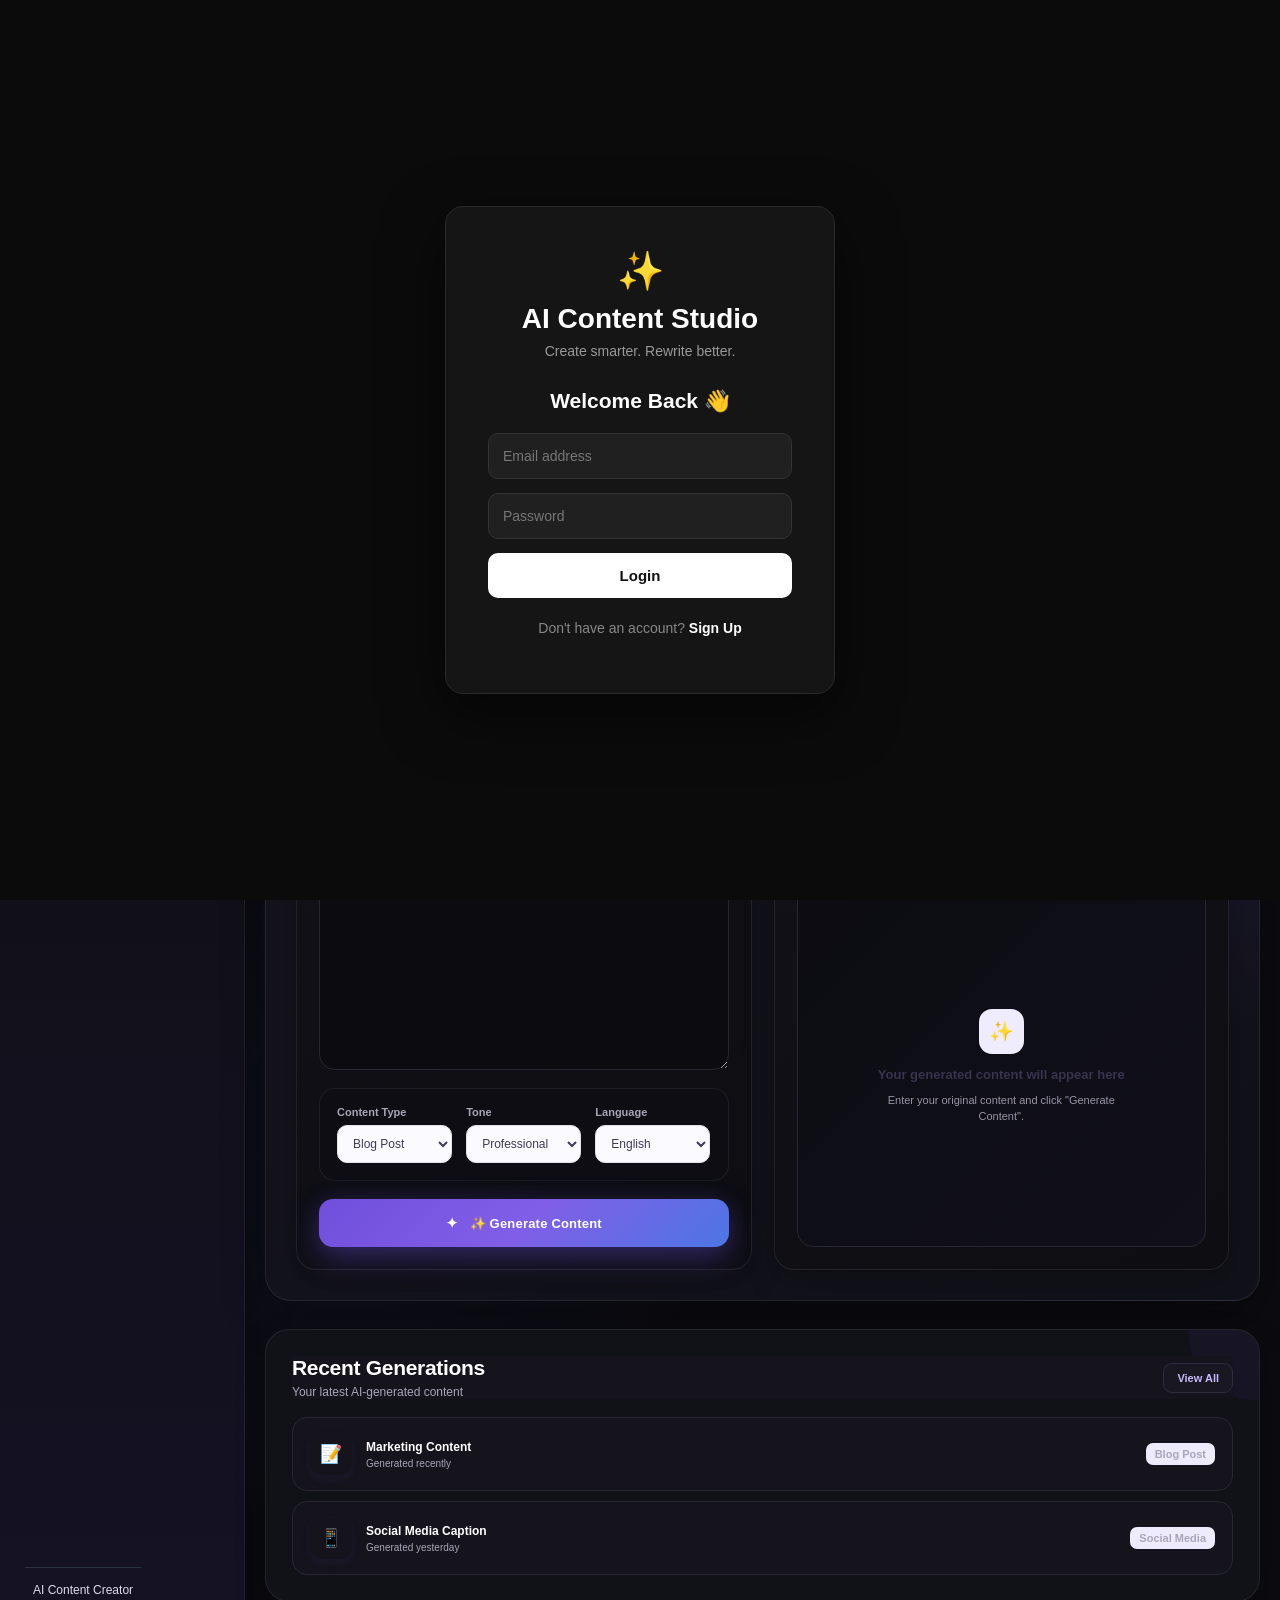
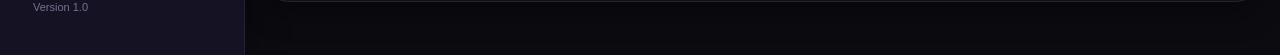
==== commit 1ec1dd62: "Update index.html" ====
--- a/static/index.html
+++ b/static/index.html
@@ -91,6 +91,63 @@
                 </div>
 
             </section>
+            <!-- Generation Analytics -->
+<div class="analytics-section">
+
+    <div class="analytics-header">
+        <div>
+            <h2>Generation Activity</h2>
+            <p>Content generated over the last 30 days</p>
+        </div>
+
+        <select id="activityFilter">
+            <option value="30">Last 30 Days</option>
+            <option value="7">Last 7 Days</option>
+        </select>
+    </div>
+
+    <div class="activity-chart">
+        <div class="chart-bars">
+
+            <div class="bar-item">
+                <div class="bar" style="height:45%"></div>
+                <span>1</span>
+            </div>
+
+            <div class="bar-item">
+                <div class="bar" style="height:65%"></div>
+                <span>2</span>
+            </div>
+
+            <div class="bar-item">
+                <div class="bar" style="height:35%"></div>
+                <span>3</span>
+            </div>
+
+            <div class="bar-item">
+                <div class="bar" style="height:80%"></div>
+                <span>4</span>
+            </div>
+
+            <div class="bar-item">
+                <div class="bar" style="height:55%"></div>
+                <span>5</span>
+            </div>
+
+            <div class="bar-item">
+                <div class="bar" style="height:90%"></div>
+                <span>6</span>
+            </div>
+
+            <div class="bar-item">
+                <div class="bar" style="height:70%"></div>
+                <span>7</span>
+            </div>
+
+        </div>
+    </div>
+
+</div>
 
 
             <!-- Creator -->
--- a/static/style.css
+++ b/static/style.css
@@ -4741,3 +4741,112 @@
 #savedPage .saved-item small {
     color: #9e98ad !important;
 }
+/* =========================
+   DARK AUTHENTICATION SCREEN
+   ========================= */
+
+.auth-screen {
+    position: fixed;
+    inset: 0;
+    background: #0b0b0b;
+    display: flex;
+    justify-content: center;
+    align-items: center;
+    z-index: 9999;
+    font-family: Arial, sans-serif;
+}
+
+.auth-box {
+    width: 390px;
+    background: #151515;
+    padding: 42px;
+    border-radius: 18px;
+    border: 1px solid #2a2a2a;
+    box-shadow: 0 20px 60px rgba(0, 0, 0, 0.6);
+    text-align: center;
+}
+
+.auth-logo {
+    font-size: 38px;
+    margin-bottom: 10px;
+}
+
+.auth-box h1 {
+    margin: 0;
+    color: #ffffff;
+    font-size: 28px;
+    font-weight: 700;
+}
+
+.auth-subtitle {
+    color: #999999;
+    margin: 8px 0 30px;
+    font-size: 14px;
+}
+
+.auth-box h2 {
+    color: #ffffff;
+    margin-bottom: 20px;
+    font-size: 21px;
+}
+
+.auth-box input {
+    width: 100%;
+    box-sizing: border-box;
+    padding: 14px;
+    margin-bottom: 14px;
+    background: #202020;
+    color: #ffffff;
+    border: 1px solid #333333;
+    border-radius: 10px;
+    font-size: 14px;
+    outline: none;
+}
+
+.auth-box input::placeholder {
+    color: #777777;
+}
+
+.auth-box input:focus {
+    border-color: #666666;
+    background: #242424;
+}
+
+.auth-btn {
+    width: 100%;
+    padding: 14px;
+    border: none;
+    border-radius: 10px;
+    background: #ffffff;
+    color: #111111;
+    font-size: 15px;
+    font-weight: 700;
+    cursor: pointer;
+    transition: 0.2s;
+}
+
+.auth-btn:hover {
+    background: #dddddd;
+}
+
+.auth-switch {
+    margin-top: 22px;
+    color: #888888;
+    font-size: 14px;
+}
+
+.auth-switch span {
+    color: #ffffff;
+    font-weight: 600;
+    cursor: pointer;
+}
+
+.auth-switch span:hover {
+    text-decoration: underline;
+}
+
+#authMessage {
+    margin-top: 15px;
+    color: #ffffff;
+    font-size: 14px;
+}
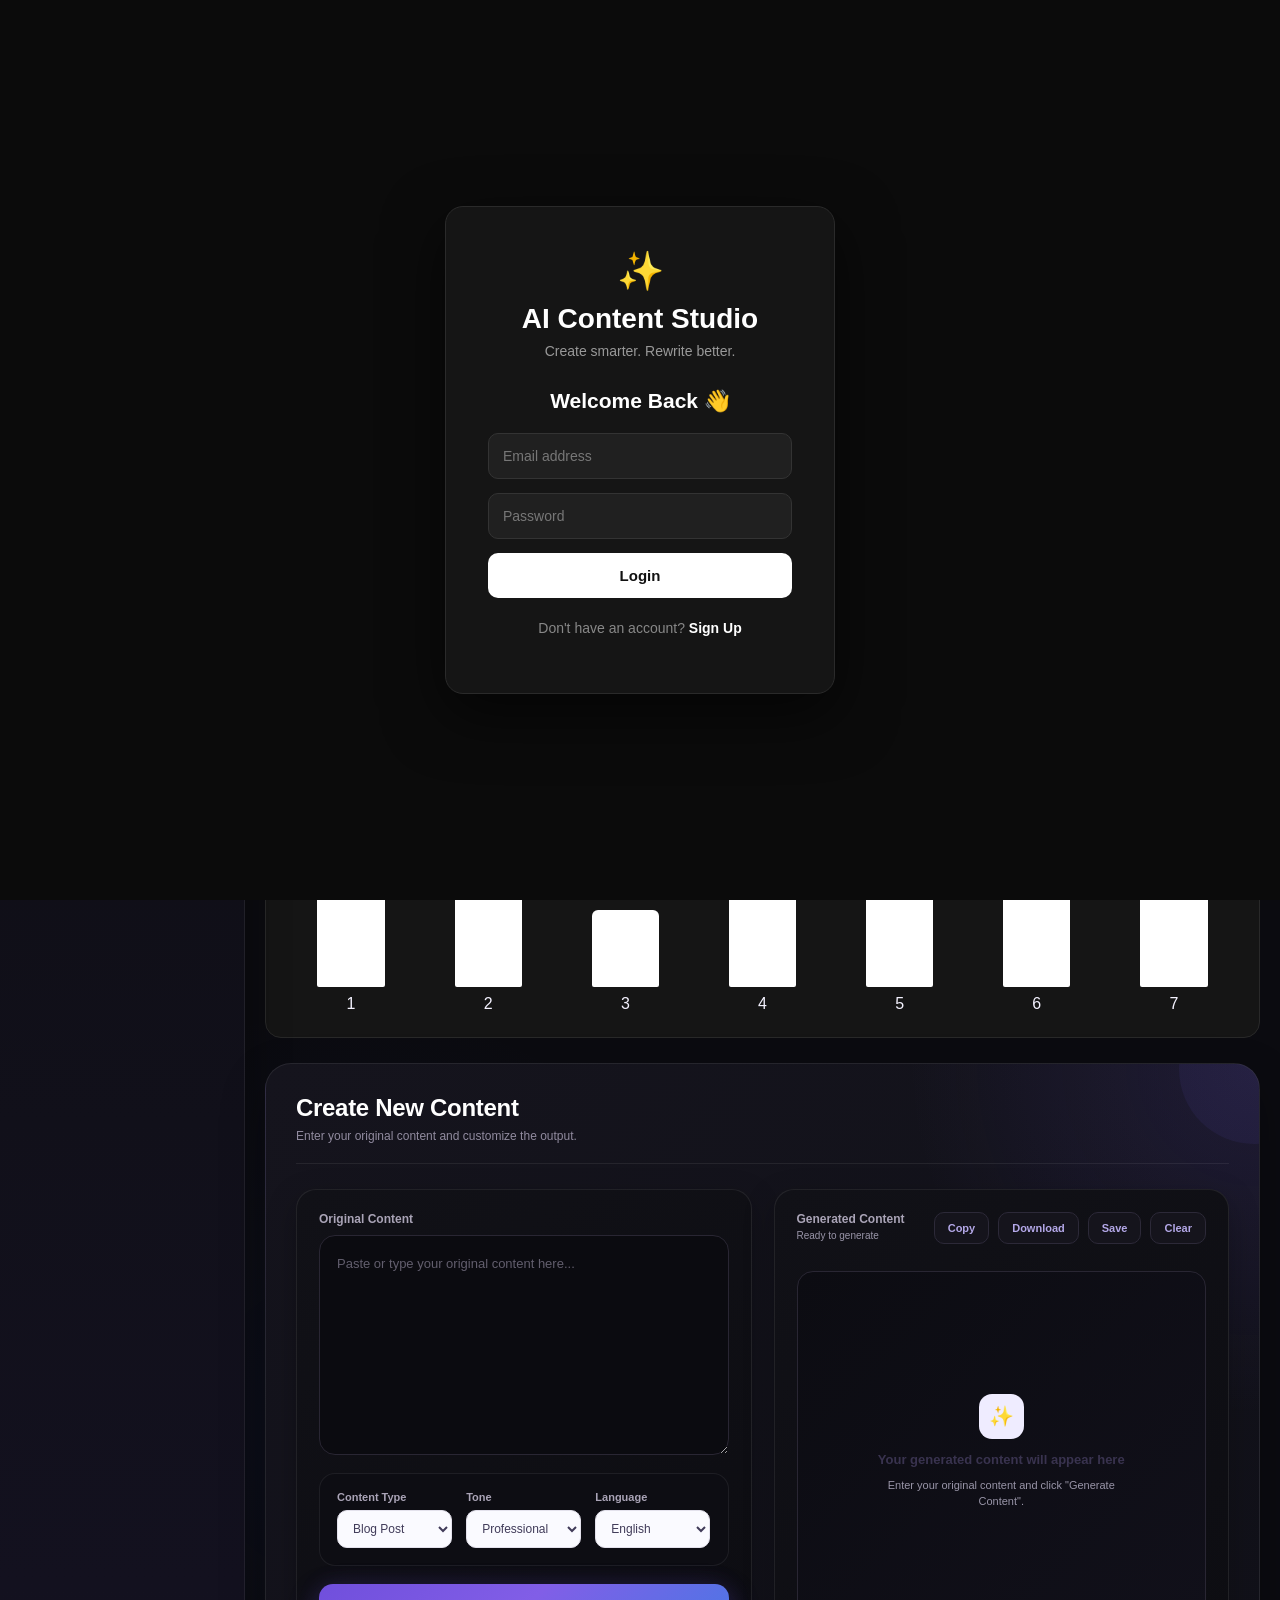
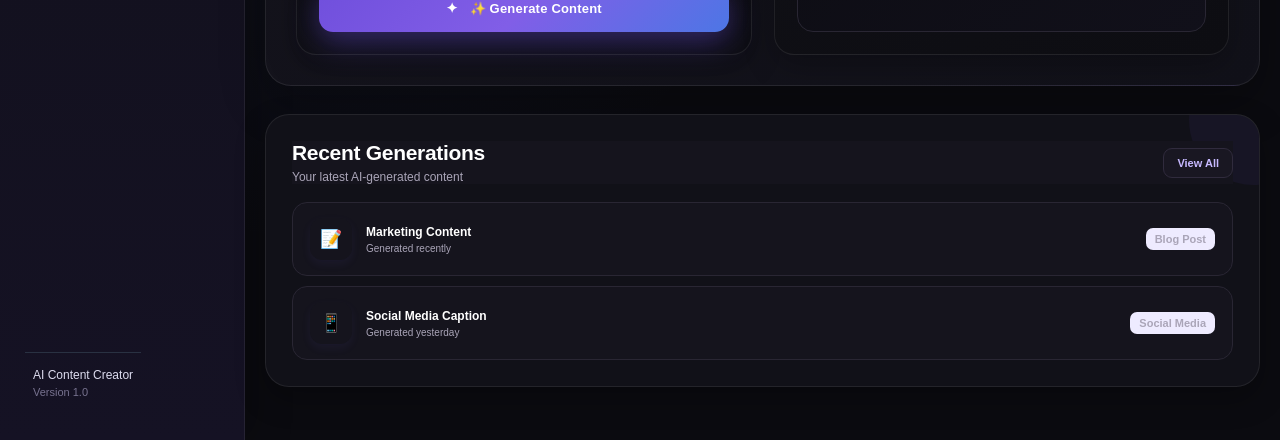
==== commit d0f8ea69: "Update index.html" ====
--- a/static/index.html
+++ b/static/index.html
@@ -105,7 +105,84 @@
             <option value="7">Last 7 Days</option>
         </select>
     </div>
-
+    <!-- Content Analytics -->
+<div class="analytics-grid">
+
+    <div class="analytics-card">
+        <h2>Content by Type</h2>
+        <p class="analytics-description">Your most generated content types</p>
+
+        <div class="analytics-row">
+            <span>Blog Post</span>
+            <strong>40%</strong>
+        </div>
+
+        <div class="progress-track">
+            <div class="progress-fill" style="width:40%"></div>
+        </div>
+
+        <div class="analytics-row">
+            <span>Social Media</span>
+            <strong>30%</strong>
+        </div>
+
+        <div class="progress-track">
+            <div class="progress-fill" style="width:30%"></div>
+        </div>
+
+        <div class="analytics-row">
+            <span>Article</span>
+            <strong>20%</strong>
+        </div>
+
+        <div class="progress-track">
+            <div class="progress-fill" style="width:20%"></div>
+        </div>
+
+        <div class="analytics-row">
+            <span>Email</span>
+            <strong>10%</strong>
+        </div>
+
+        <div class="progress-track">
+            <div class="progress-fill" style="width:10%"></div>
+        </div>
+    </div>
+
+
+    <div class="analytics-card">
+        <h2>Content by Tone</h2>
+        <p class="analytics-description">Your preferred writing styles</p>
+
+        <div class="analytics-row">
+            <span>Professional</span>
+            <strong>45%</strong>
+        </div>
+
+        <div class="progress-track">
+            <div class="progress-fill" style="width:45%"></div>
+        </div>
+
+        <div class="analytics-row">
+            <span>Creative</span>
+            <strong>30%</strong>
+        </div>
+
+        <div class="progress-track">
+            <div class="progress-fill" style="width:30%"></div>
+        </div>
+
+        <div class="analytics-row">
+            <span>Casual</span>
+            <strong>25%</strong>
+        </div>
+
+        <div class="progress-track">
+            <div class="progress-fill" style="width:25%"></div>
+        </div>
+    </div>
+
+</div>
     <div class="activity-chart">
         <div class="chart-bars">
 
--- a/static/style.css
+++ b/static/style.css
@@ -4850,3 +4850,79 @@
     color: #ffffff;
     font-size: 14px;
 }
+/* =========================
+   GENERATION ANALYTICS
+   ========================= */
+
+.analytics-section {
+    margin: 25px 0;
+    padding: 24px;
+    background: #151515;
+    border: 1px solid #292929;
+    border-radius: 16px;
+}
+
+.analytics-header {
+    display: flex;
+    justify-content: space-between;
+    align-items: center;
+    margin-bottom: 25px;
+}
+
+.analytics-header h2 {
+    margin: 0;
+    color: #ffffff;
+    font-size: 20px;
+}
+
+.analytics-header p {
+    margin: 6px 0 0;
+    color: #888888;
+    font-size: 13px;
+}
+
+.analytics-header select {
+    background: #202020;
+    color: #ffffff;
+    border: 1px solid #333333;
+    border-radius: 8px;
+    padding: 8px 12px;
+}
+
+.activity-chart {
+    height: 220px;
+    display: flex;
+    align-items: flex-end;
+}
+
+.chart-bars {
+    width: 100%;
+    height: 100%;
+    display: flex;
+    align-items: flex-end;
+    justify-content: space-around;
+    gap: 15px;
+}
+
+.bar-item {
+    height: 100%;
+    flex: 1;
+    display: flex;
+    flex-direction: column;
+    justify-content: flex-end;
+    align-items: center;
+    gap: 8px;
+}
+
+.bar {
+    width: 55%;
+    min-height: 20px;
+    background: #ffffff;
+    border-radius: 6px 6px 2px 2px;
+    transition: 0.3s;
+}
+
+.bar:hover {
+    opacity: 0.7;
+    transform: translateY(-4px);
+}
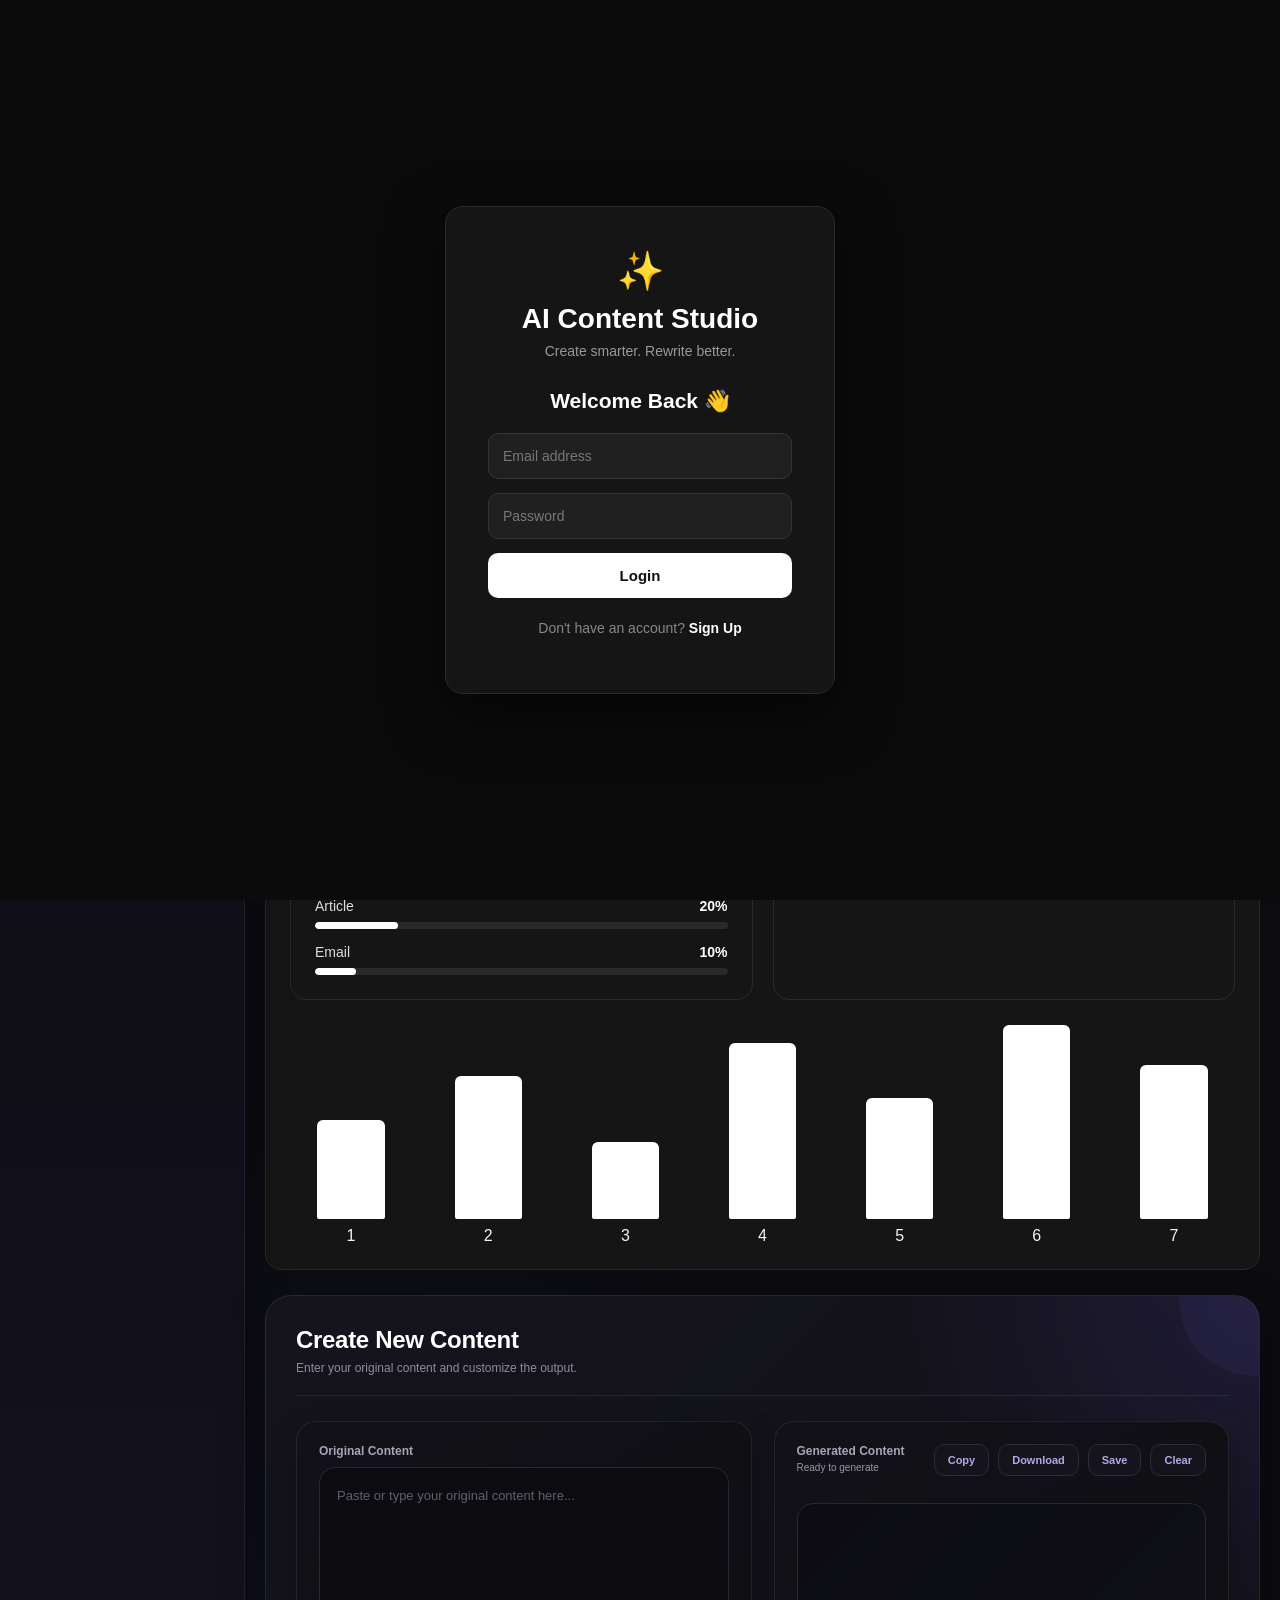
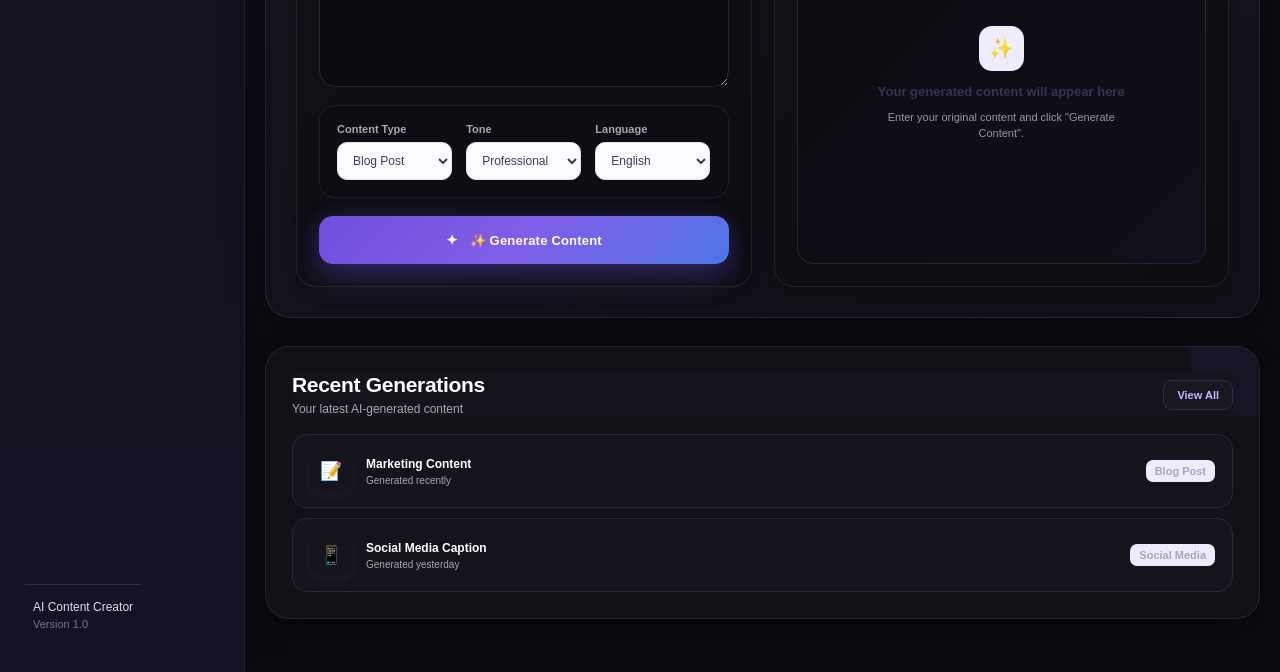
==== commit 468240af: "Update index.html" ====
--- a/static/index.html
+++ b/static/index.html
@@ -116,6 +116,34 @@
             <span>Blog Post</span>
             <strong>40%</strong>
         </div>
+        <!-- Recent AI Activity -->
+<div class="recent-activity">
+
+    <div class="recent-header">
+        <div>
+            <h2>Recent AI Activity</h2>
+            <p>Your latest generated content</p>
+        </div>
+
+        <button onclick="showPage('history')">
+            View History
+        </button>
+    </div>
+
+    <div id="recentGenerations">
+
+        <div class="recent-item">
+            <div>
+                <h3>Recent Content</h3>
+                <p>AI generated content will appear here</p>
+            </div>
+
+            <span>Latest</span>
+        </div>
+
+    </div>
+
+</div>
 
         <div class="progress-track">
             <div class="progress-fill" style="width:40%"></div>
--- a/static/style.css
+++ b/static/style.css
@@ -4926,3 +4926,65 @@
     opacity: 0.7;
     transform: translateY(-4px);
 }
+/* =========================
+   CONTENT ANALYTICS CARDS
+   ========================= */
+
+.analytics-grid {
+    display: grid;
+    grid-template-columns: 1fr 1fr;
+    gap: 20px;
+    margin: 25px 0;
+}
+
+.analytics-card {
+    background: #151515;
+    border: 1px solid #292929;
+    border-radius: 16px;
+    padding: 24px;
+}
+
+.analytics-card h2 {
+    margin: 0;
+    color: #ffffff;
+    font-size: 19px;
+}
+
+.analytics-description {
+    color: #888888;
+    font-size: 13px;
+    margin: 6px 0 22px;
+}
+
+.analytics-row {
+    display: flex;
+    justify-content: space-between;
+    margin-top: 15px;
+    color: #dddddd;
+    font-size: 14px;
+}
+
+.analytics-row strong {
+    color: #ffffff;
+}
+
+.progress-track {
+    width: 100%;
+    height: 7px;
+    background: #292929;
+    border-radius: 10px;
+    margin-top: 8px;
+    overflow: hidden;
+}
+
+.progress-fill {
+    height: 100%;
+    background: #ffffff;
+    border-radius: 10px;
+}
+
+@media (max-width: 800px) {
+    .analytics-grid {
+        grid-template-columns: 1fr;
+    }
+}
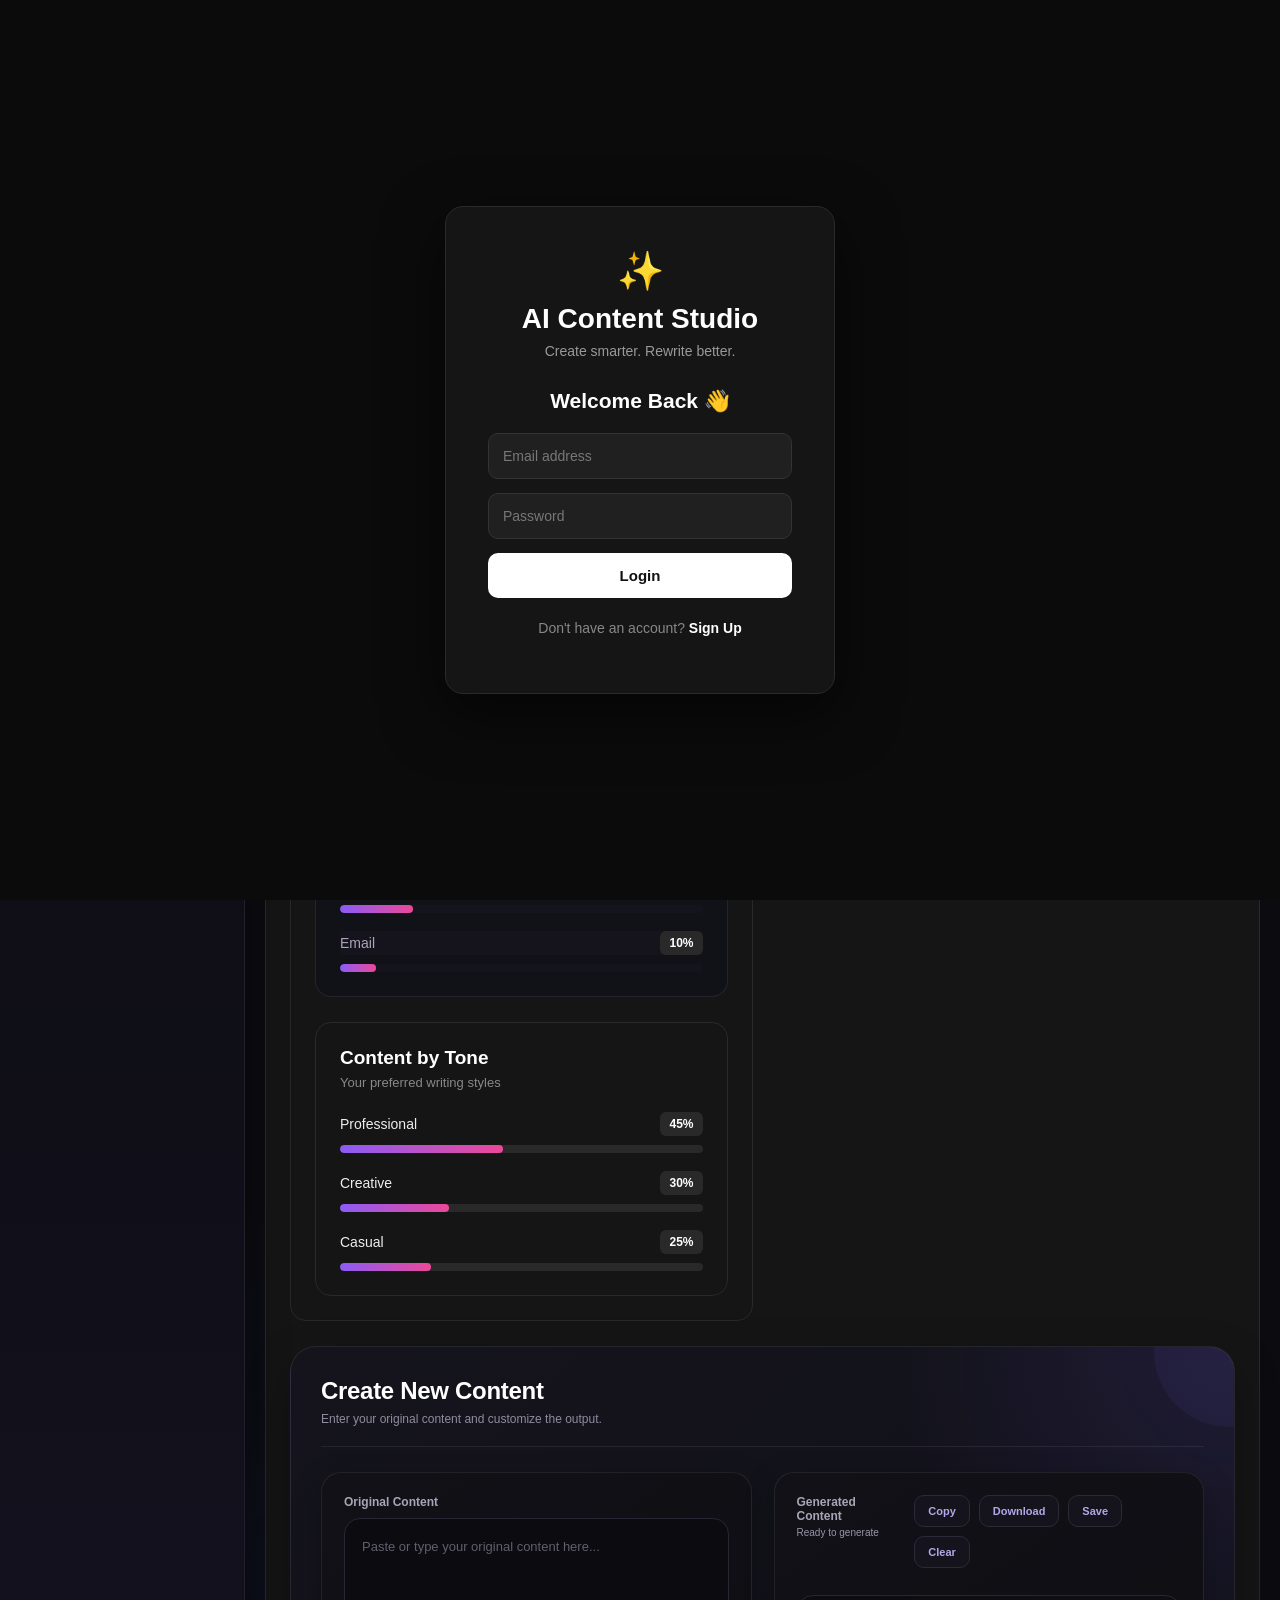
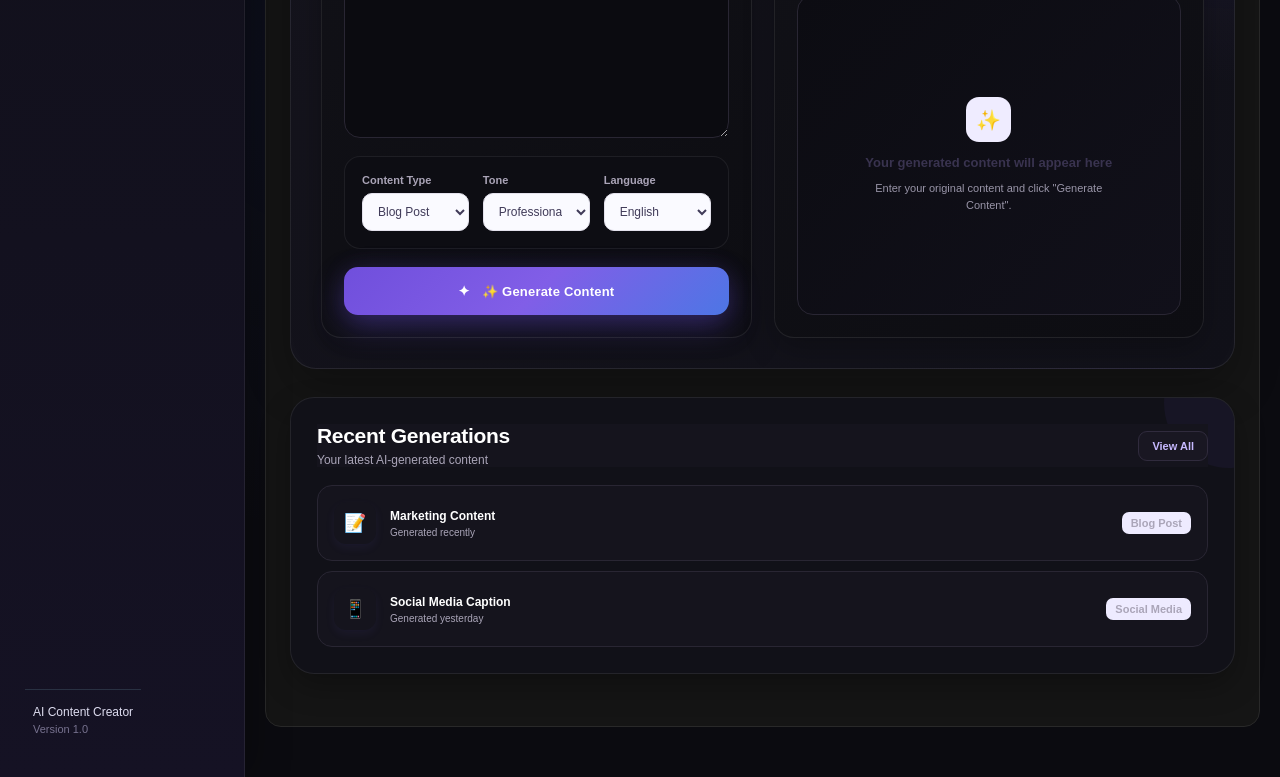
==== commit d9998817: "Update index.html" ====
--- a/static/index.html
+++ b/static/index.html
@@ -130,20 +130,7 @@
         </button>
     </div>
 
-    <div id="recentGenerations">
-
-        <div class="recent-item">
-            <div>
-                <h3>Recent Content</h3>
-                <p>AI generated content will appear here</p>
-            </div>
-
-            <span>Latest</span>
-        </div>
-
-    </div>
-
-</div>
+    <div id="recentGenerations"></div>
 
         <div class="progress-track">
             <div class="progress-fill" style="width:40%"></div>
--- a/static/style.css
+++ b/static/style.css
@@ -4865,10 +4865,20 @@
 .analytics-header {
     display: flex;
     justify-content: space-between;
-    align-items: center;
-    margin-bottom: 25px;
-}
-
+    align-items: flex-start;
+    margin-bottom: 20px;
+    gap: 20px;
+}
+
+.analytics-header select {
+    background: #202020;
+    color: #ffffff;
+    border: 1px solid #444444;
+    border-radius: 8px;
+    padding: 8px 12px;
+    min-width: 125px;
+    flex-shrink: 0;
+}
 .analytics-header h2 {
     margin: 0;
     color: #ffffff;
@@ -4884,9 +4894,11 @@
 .analytics-header select {
     background: #202020;
     color: #ffffff;
-    border: 1px solid #333333;
+    border: 1px solid #444444;
     border-radius: 8px;
-    padding: 8px 12px;
+    padding: 8px 10px;
+    width: 125px;
+    font-size: 13px;
 }
 
 .activity-chart {
@@ -4917,7 +4929,7 @@
 .bar {
     width: 55%;
     min-height: 20px;
-    background: #ffffff;
+    background: linear-gradient(180deg, #8b5cf6, #ec4899);
     border-radius: 6px 6px 2px 2px;
     transition: 0.3s;
 }
@@ -4955,36 +4967,114 @@
     font-size: 13px;
     margin: 6px 0 22px;
 }
-
 .analytics-row {
     display: flex;
     justify-content: space-between;
-    margin-top: 15px;
-    color: #dddddd;
+    align-items: center;
+    margin-top: 18px;
+    color: #eeeeee;
     font-size: 14px;
+}
+
+.analytics-row span {
+    font-weight: 500;
 }
 
 .analytics-row strong {
     color: #ffffff;
+    font-size: 12px;
+    background: #292929;
+    padding: 5px 9px;
+    border-radius: 6px;
 }
 
 .progress-track {
     width: 100%;
-    height: 7px;
+    height: 8px;
     background: #292929;
     border-radius: 10px;
-    margin-top: 8px;
+    margin-top: 9px;
     overflow: hidden;
 }
 
 .progress-fill {
     height: 100%;
-    background: #ffffff;
+    background: linear-gradient(90deg, #8b5cf6, #ec4899);
     border-radius: 10px;
 }
-
 @media (max-width: 800px) {
     .analytics-grid {
         grid-template-columns: 1fr;
     }
 }
+/* =========================
+   RECENT AI ACTIVITY
+   ========================= */
+
+.recent-activity {
+    background: #151515;
+    border: 1px solid #292929;
+    border-radius: 16px;
+    padding: 24px;
+    margin: 25px 0;
+}
+
+.recent-header {
+    display: flex;
+    justify-content: space-between;
+    align-items: center;
+    margin-bottom: 20px;
+}
+
+.recent-header h2 {
+    margin: 0;
+    color: #ffffff;
+    font-size: 19px;
+}
+
+.recent-header p {
+    margin: 6px 0 0;
+    color: #888888;
+    font-size: 13px;
+}
+
+.recent-header button {
+    background: #ffffff;
+    color: #111111;
+    border: none;
+    padding: 9px 15px;
+    border-radius: 8px;
+    font-weight: 600;
+    cursor: pointer;
+}
+
+.recent-header button:hover {
+    opacity: 0.85;
+}
+
+.recent-item {
+    display: flex;
+    justify-content: space-between;
+    align-items: center;
+    padding: 16px;
+    background: #202020;
+    border: 1px solid #2c2c2c;
+    border-radius: 10px;
+}
+
+.recent-item h3 {
+    margin: 0 0 5px;
+    color: #ffffff;
+    font-size: 15px;
+}
+
+.recent-item p {
+    margin: 0;
+    color: #888888;
+    font-size: 13px;
+}
+
+.recent-item span {
+    color: #aaaaaa;
+    font-size: 12px;
+}
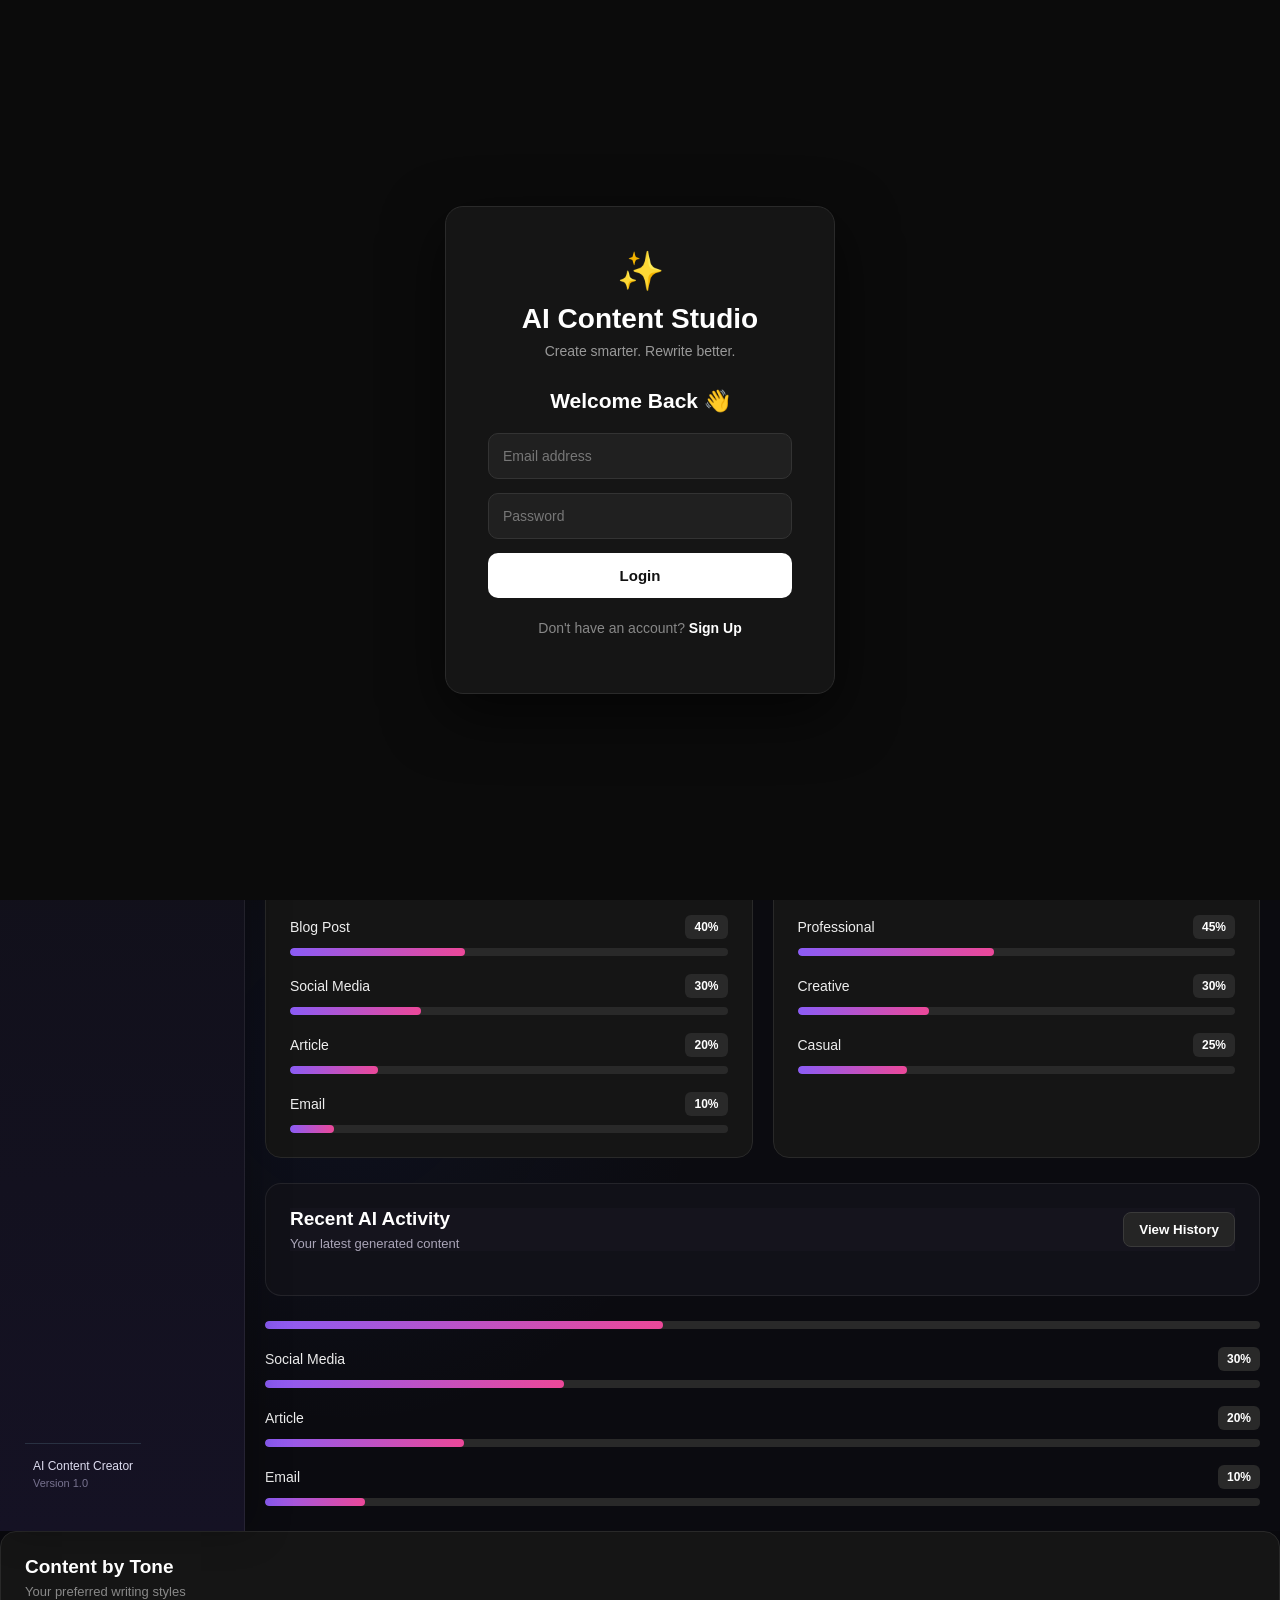
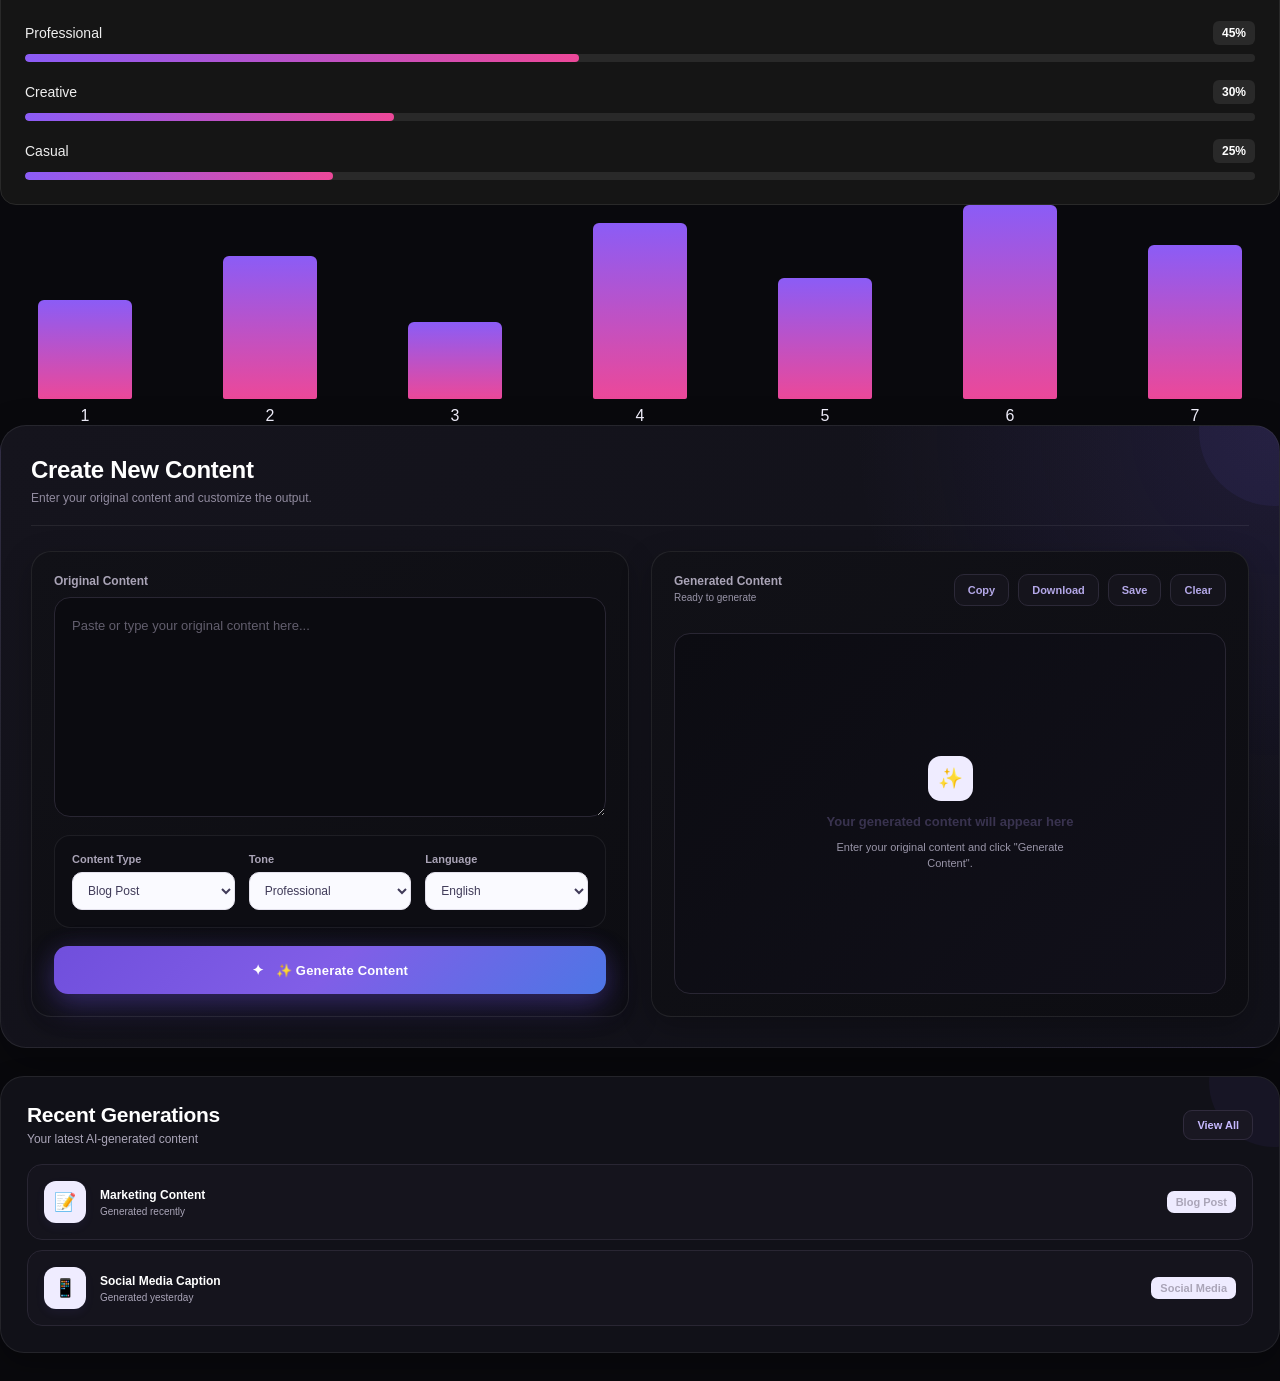
==== commit ed4cf694: "Update index.html" ====
--- a/static/index.html
+++ b/static/index.html
@@ -91,7 +91,7 @@
                 </div>
 
             </section>
-            <!-- Generation Analytics -->
+           <!-- Generation Analytics -->
 <div class="analytics-section">
 
     <div class="analytics-header">
@@ -105,31 +105,172 @@
             <option value="7">Last 7 Days</option>
         </select>
     </div>
-    <!-- Content Analytics -->
+
+    <div class="activity-chart">
+
+        <div class="chart-bars">
+
+            <div class="bar-item">
+                <div class="bar" style="height:45%"></div>
+                <span>1</span>
+            </div>
+
+            <div class="bar-item">
+                <div class="bar" style="height:65%"></div>
+                <span>2</span>
+            </div>
+
+            <div class="bar-item">
+                <div class="bar" style="height:35%"></div>
+                <span>3</span>
+            </div>
+
+            <div class="bar-item">
+                <div class="bar" style="height:80%"></div>
+                <span>4</span>
+            </div>
+
+            <div class="bar-item">
+                <div class="bar" style="height:55%"></div>
+                <span>5</span>
+            </div>
+
+            <div class="bar-item">
+                <div class="bar" style="height:90%"></div>
+                <span>6</span>
+            </div>
+
+            <div class="bar-item">
+                <div class="bar" style="height:70%"></div>
+                <span>7</span>
+            </div>
+
+        </div>
+
+    </div>
+
+</div>
+
+
+<!-- Content Analytics -->
 <div class="analytics-grid">
 
+    <!-- Content by Type -->
     <div class="analytics-card">
+
         <h2>Content by Type</h2>
-        <p class="analytics-description">Your most generated content types</p>
+
+        <p class="analytics-description">
+            Your most generated content types
+        </p>
 
         <div class="analytics-row">
             <span>Blog Post</span>
             <strong>40%</strong>
         </div>
-        <!-- Recent AI Activity -->
+
+        <div class="progress-track">
+            <div class="progress-fill" style="width:40%"></div>
+        </div>
+
+
+        <div class="analytics-row">
+            <span>Social Media</span>
+            <strong>30%</strong>
+        </div>
+
+        <div class="progress-track">
+            <div class="progress-fill" style="width:30%"></div>
+        </div>
+
+
+        <div class="analytics-row">
+            <span>Article</span>
+            <strong>20%</strong>
+        </div>
+
+        <div class="progress-track">
+            <div class="progress-fill" style="width:20%"></div>
+        </div>
+
+
+        <div class="analytics-row">
+            <span>Email</span>
+            <strong>10%</strong>
+        </div>
+
+        <div class="progress-track">
+            <div class="progress-fill" style="width:10%"></div>
+        </div>
+
+    </div>
+
+
+    <!-- Content by Tone -->
+    <div class="analytics-card">
+
+        <h2>Content by Tone</h2>
+
+        <p class="analytics-description">
+            Your preferred writing styles
+        </p>
+
+        <div class="analytics-row">
+            <span>Professional</span>
+            <strong>45%</strong>
+        </div>
+
+        <div class="progress-track">
+            <div class="progress-fill" style="width:45%"></div>
+        </div>
+
+
+        <div class="analytics-row">
+            <span>Creative</span>
+            <strong>30%</strong>
+        </div>
+
+        <div class="progress-track">
+            <div class="progress-fill" style="width:30%"></div>
+        </div>
+
+
+        <div class="analytics-row">
+            <span>Casual</span>
+            <strong>25%</strong>
+        </div>
+
+        <div class="progress-track">
+            <div class="progress-fill" style="width:25%"></div>
+        </div>
+
+    </div>
+
+</div>
+
+
+<!-- Recent AI Activity -->
 <div class="recent-activity">
 
     <div class="recent-header">
+
         <div>
             <h2>Recent AI Activity</h2>
-            <p>Your latest generated content</p>
+
+            <p>
+                Your latest generated content
+            </p>
         </div>
 
         <button onclick="showPage('history')">
             View History
         </button>
-    </div>
-
+
+    </div>
+
+    <div id="recentGenerations"></div>
+
+</div>
     <div id="recentGenerations"></div>
 
         <div class="progress-track">
--- a/static/style.css
+++ b/static/style.css
@@ -5039,9 +5039,9 @@
 }
 
 .recent-header button {
-    background: #ffffff;
-    color: #111111;
-    border: none;
+    background: #252525;
+    color: #ffffff;
+    border: 1px solid #3a3a3a;
     padding: 9px 15px;
     border-radius: 8px;
     font-weight: 600;
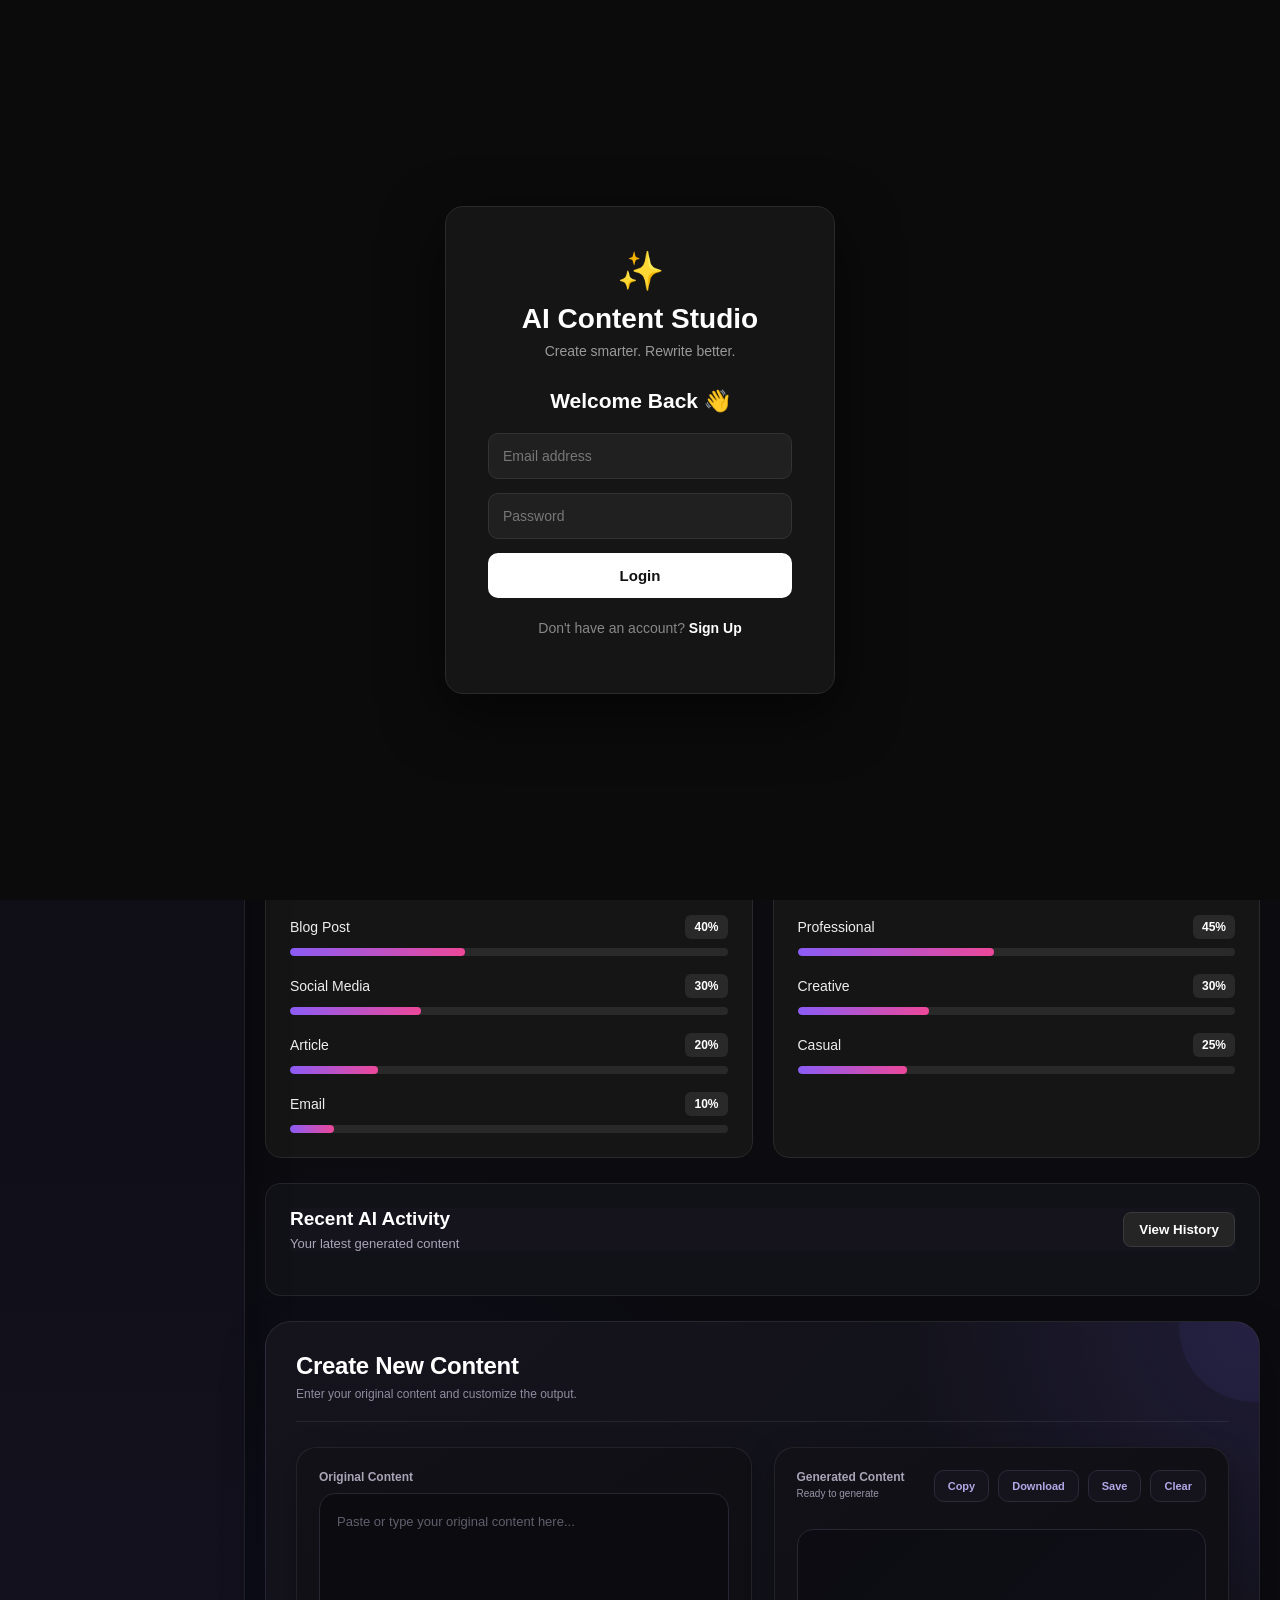
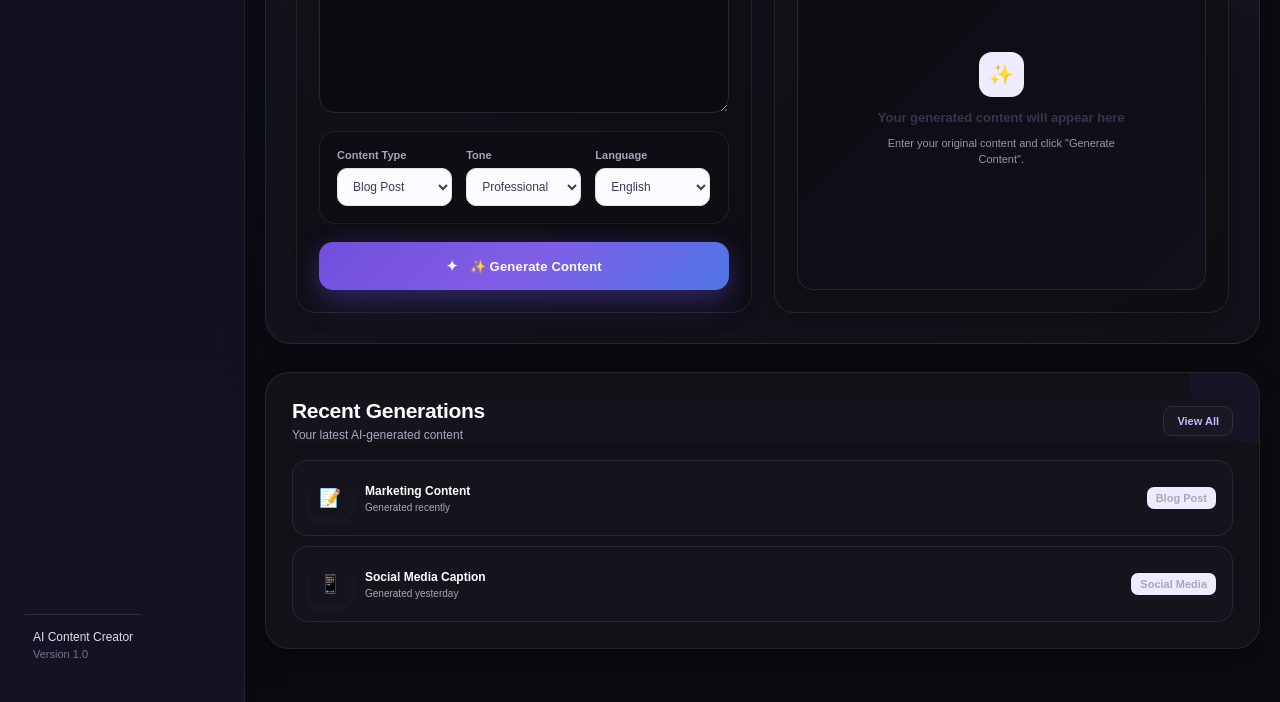
==== commit 613a5cc4: "Update index.html" ====
--- a/static/index.html
+++ b/static/index.html
@@ -271,119 +271,8 @@
     <div id="recentGenerations"></div>
 
 </div>
-    <div id="recentGenerations"></div>
-
-        <div class="progress-track">
-            <div class="progress-fill" style="width:40%"></div>
-        </div>
-
-        <div class="analytics-row">
-            <span>Social Media</span>
-            <strong>30%</strong>
-        </div>
-
-        <div class="progress-track">
-            <div class="progress-fill" style="width:30%"></div>
-        </div>
-
-        <div class="analytics-row">
-            <span>Article</span>
-            <strong>20%</strong>
-        </div>
-
-        <div class="progress-track">
-            <div class="progress-fill" style="width:20%"></div>
-        </div>
-
-        <div class="analytics-row">
-            <span>Email</span>
-            <strong>10%</strong>
-        </div>
-
-        <div class="progress-track">
-            <div class="progress-fill" style="width:10%"></div>
-        </div>
-    </div>
-
-
-    <div class="analytics-card">
-        <h2>Content by Tone</h2>
-        <p class="analytics-description">Your preferred writing styles</p>
-
-        <div class="analytics-row">
-            <span>Professional</span>
-            <strong>45%</strong>
-        </div>
-
-        <div class="progress-track">
-            <div class="progress-fill" style="width:45%"></div>
-        </div>
-
-        <div class="analytics-row">
-            <span>Creative</span>
-            <strong>30%</strong>
-        </div>
-
-        <div class="progress-track">
-            <div class="progress-fill" style="width:30%"></div>
-        </div>
-
-        <div class="analytics-row">
-            <span>Casual</span>
-            <strong>25%</strong>
-        </div>
-
-        <div class="progress-track">
-            <div class="progress-fill" style="width:25%"></div>
-        </div>
-    </div>
-
-</div>
-    <div class="activity-chart">
-        <div class="chart-bars">
-
-            <div class="bar-item">
-                <div class="bar" style="height:45%"></div>
-                <span>1</span>
-            </div>
-
-            <div class="bar-item">
-                <div class="bar" style="height:65%"></div>
-                <span>2</span>
-            </div>
-
-            <div class="bar-item">
-                <div class="bar" style="height:35%"></div>
-                <span>3</span>
-            </div>
-
-            <div class="bar-item">
-                <div class="bar" style="height:80%"></div>
-                <span>4</span>
-            </div>
-
-            <div class="bar-item">
-                <div class="bar" style="height:55%"></div>
-                <span>5</span>
-            </div>
-
-            <div class="bar-item">
-                <div class="bar" style="height:90%"></div>
-                <span>6</span>
-            </div>
-
-            <div class="bar-item">
-                <div class="bar" style="height:70%"></div>
-                <span>7</span>
-            </div>
-
-        </div>
-    </div>
-
-</div>
-
-
-            <!-- Creator -->
+    
+        <!-- Creator -->
             <section class="creator-card">
 
                 <div class="section-heading">
